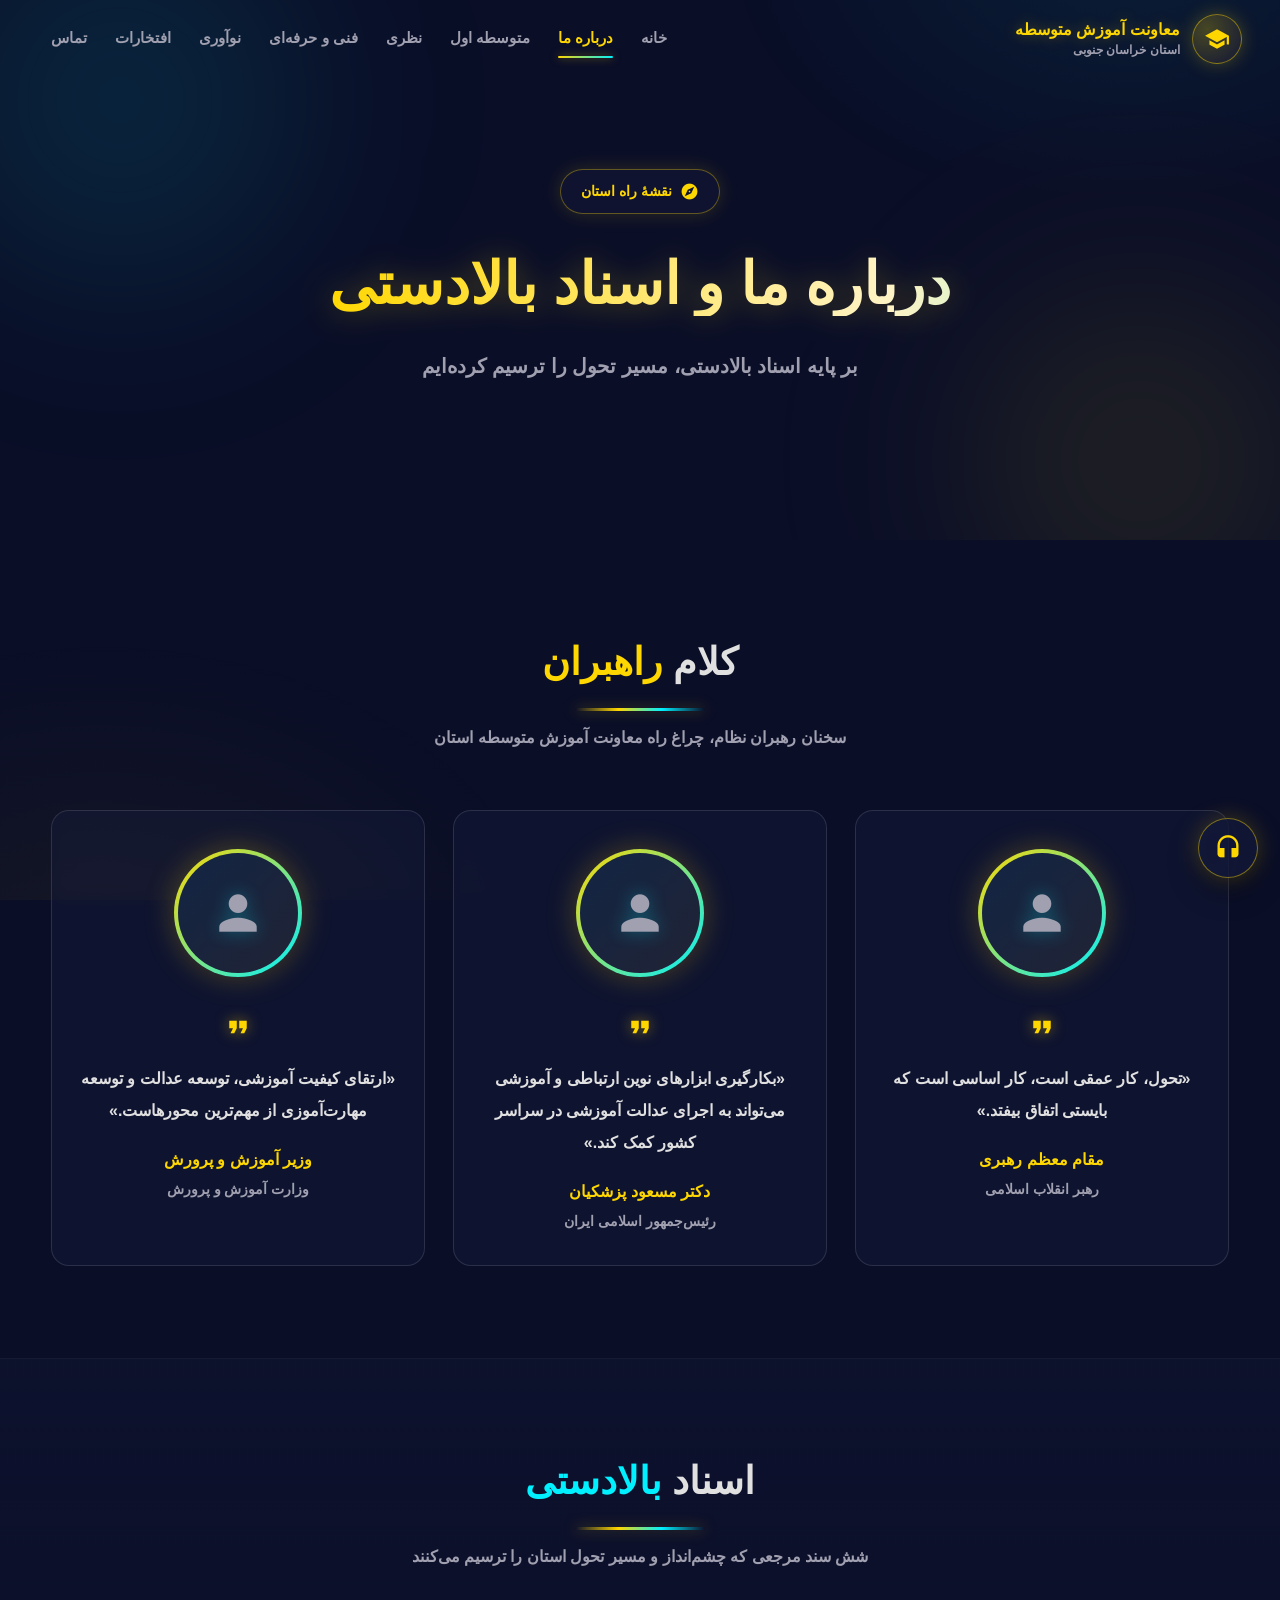
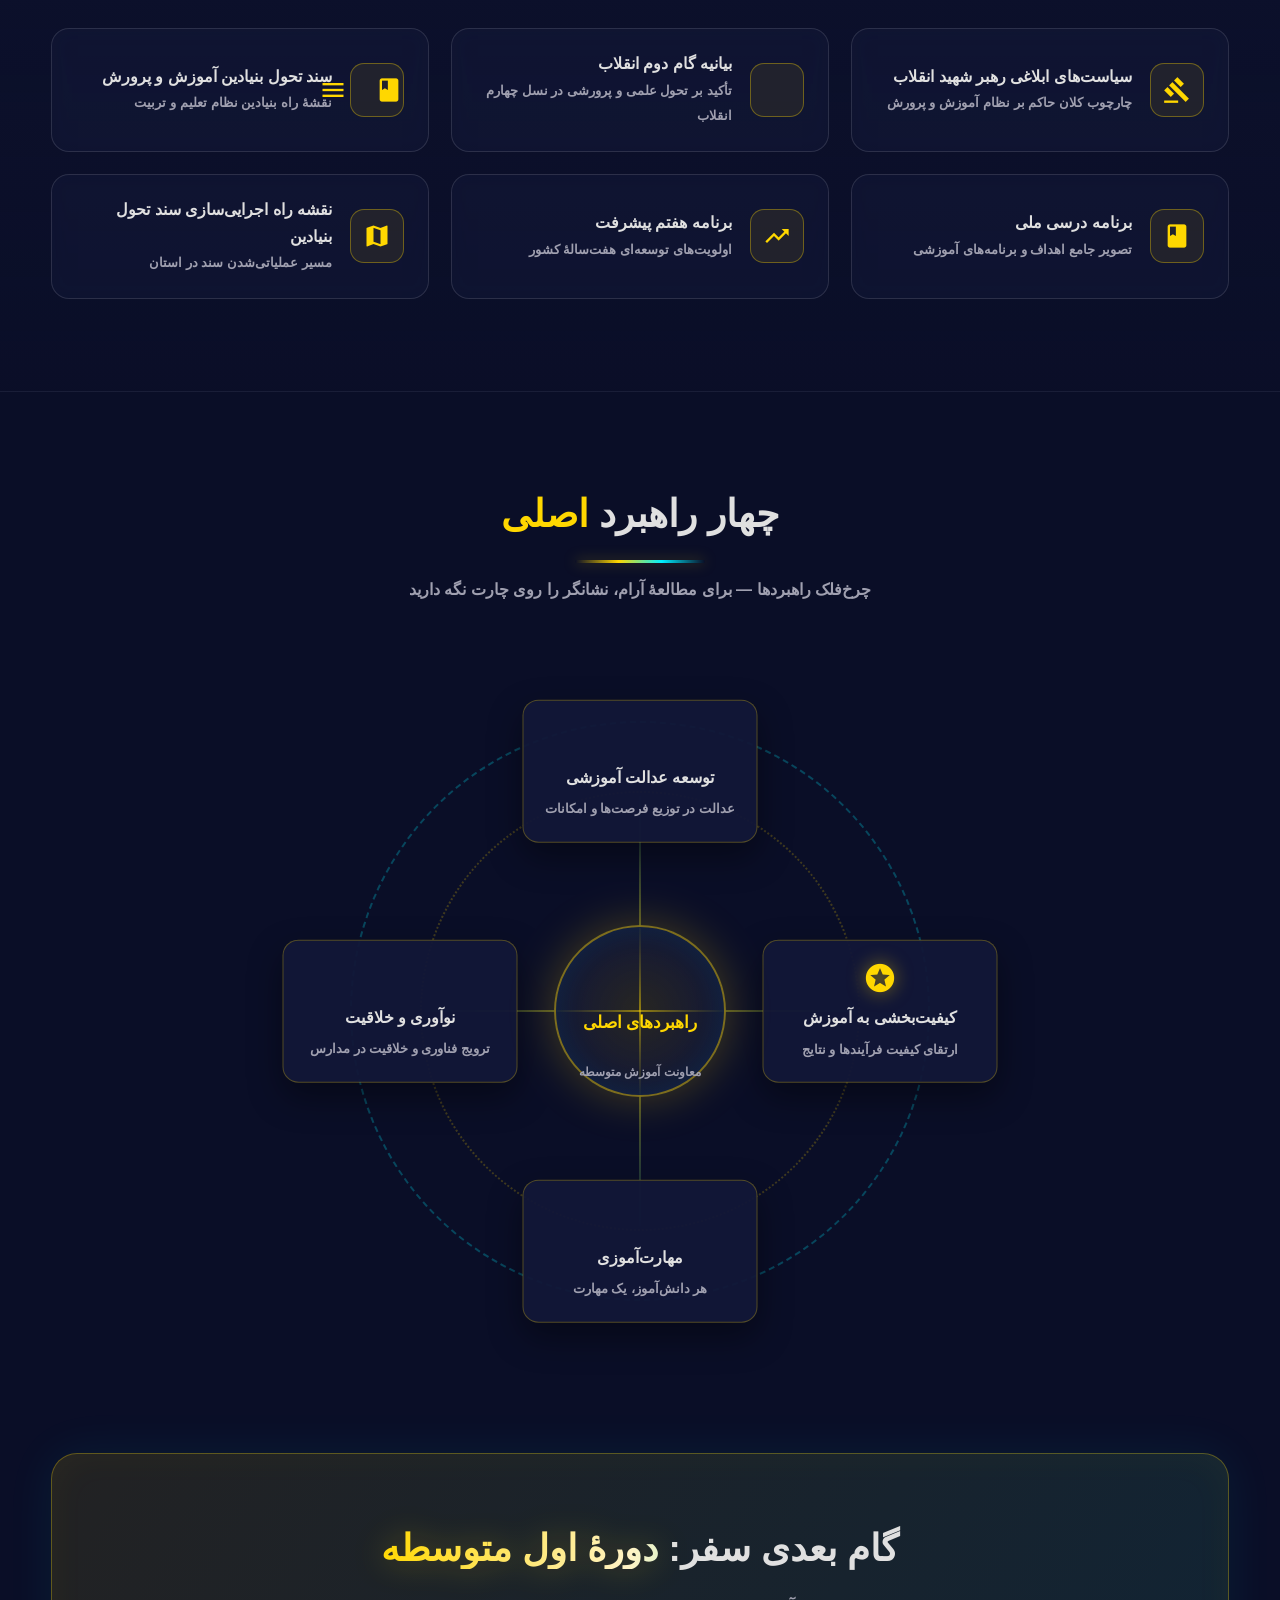
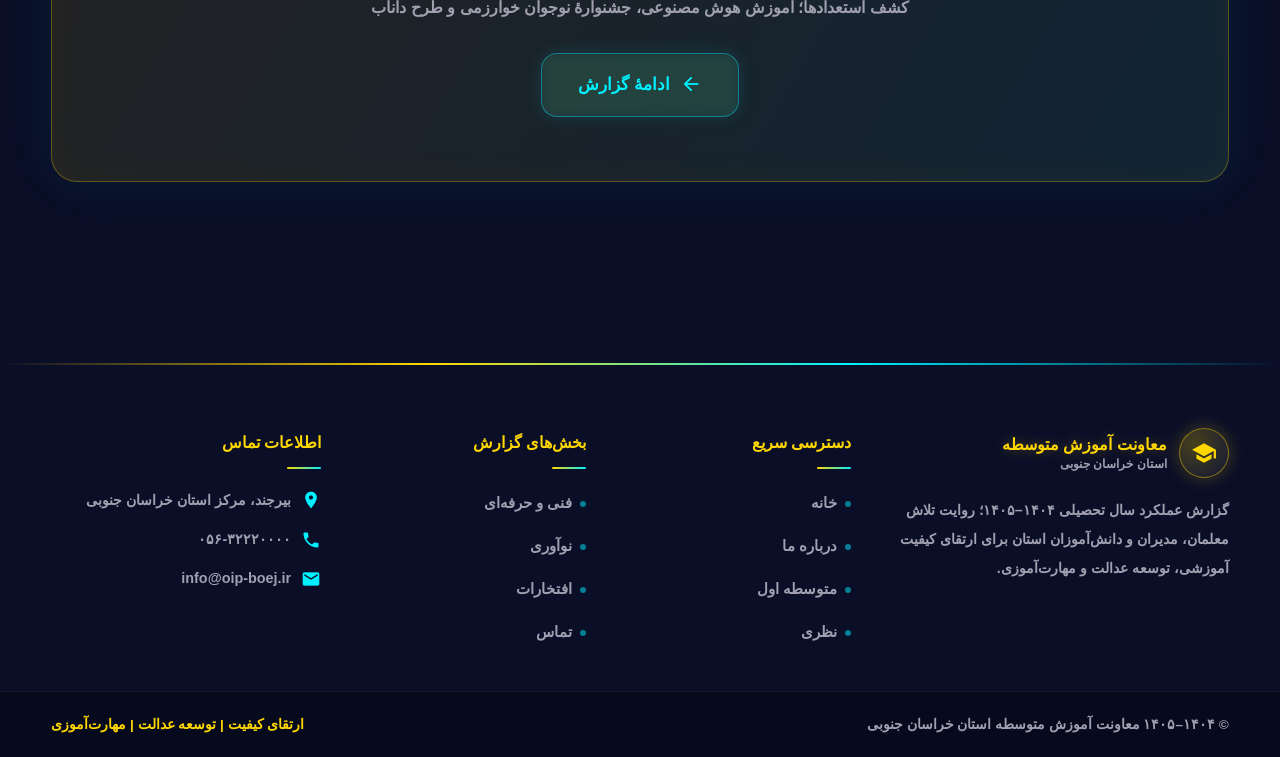
==== about.html @ 4aff6e50 "Add files via upload" ====
<!DOCTYPE html>
<html dir="rtl" lang="fa">
<head>
  <meta charset="UTF-8">
  <meta name="viewport" content="width=device-width, initial-scale=1.0">
  <meta name="description" content="درباره معاونت آموزش متوسطه استان خراسان جنوبی؛ سخنان رهبران و اسناد بالادستی تحول آموزش و پرورش.">
  <title>درباره ما | معاونت آموزش متوسطه خراسان جنوبی</title>
  <link rel="icon" href="data:image/svg+xml,%3Csvg xmlns='http://www.w3.org/2000/svg' viewBox='0 0 100 100'%3E%3Ccircle cx='50' cy='50' r='46' fill='%230a0e27' stroke='%23ffd700' stroke-width='5'/%3E%3Cpath d='M50 15 L61 39 L85 50 L61 61 L50 85 L39 61 L15 50 L39 39 Z' fill='%2300f0ff'/%3E%3C/svg%3E">
  <link href="https://fonts.googleapis.com/icon?family=Material+Icons" rel="stylesheet">
  <link rel="stylesheet" href="style.css">

  <!-- ═══════════ اصلاح موبایل چارت شعاعی ═══════════
       ریشهٔ مشکل: در style.css (بخش ۱۷)، .radial-orbit در موبایل مخفی شده بود؛
       در حالی که هر چهار کارت راهبرد داخل آن هستند. این بلوک نسخهٔ اصلاح‌شده است
       و چون بعد از style.css لود می‌شود، قانون معیوب را بازنویسی می‌کند. -->
  <style>
    @media(max-width:780px){
      .radial-chart{width:100%;height:auto;margin:20px auto 0;display:flex;flex-direction:column;}
      .radial-ring,.spoke-line{display:none;}
      .radial-orbit{display:block;position:static;animation:none;order:2;}
      .radial-spoke{position:static;transform:none;}
      .orbit-counter{display:block;position:static;width:auto;height:auto;animation:none;}
      .radial-item{display:block;position:static;transform:none;width:auto;max-width:380px;margin:14px auto;}
      .radial-center{position:static;transform:none;width:130px;height:130px;margin:0 auto 6px;order:1;}
    }
  </style>
</head>
<body data-page="about">

  <!-- هدر و فوتر به‌صورت خودکار توسط script.js تزریق می‌شوند -->
  <div id="header-placeholder"></div>

  <main>

    <!-- ═════════════════════ هیروی کوچک ═════════════════════ -->
    <section class="hero small">
      <div class="hero-glow"></div>
      <div class="particles"></div>

      <div class="hero-content">
        <span class="hero-badge epic-in"><span class="material-icons">explore</span> نقشهٔ راه استان</span>
        <h1 class="hero-title epic-in" style="animation-delay:.2s;">
          <span class="text-grad">درباره ما و اسناد بالادستی</span>
        </h1>
        <p class="hero-sub epic-in" style="animation-delay:.45s;">بر پایه اسناد بالادستی، مسیر تحول را ترسیم کرده‌ایم</p>
      </div>
    </section>

    <!-- ═════════════════════ سخنان رهبران ═════════════════════ -->
    <section class="section">
      <div class="container">
        <div class="section-head reveal">
          <h2 class="section-title">کلام <span class="gold-word">راهبران</span></h2>
          <p class="section-sub">سخنان رهبران نظام، چراغ راه معاونت آموزش متوسطه استان</p>
        </div>

        <div class="leader-grid">
          <article class="leader-card glass-card tilt reveal">
            <div class="leader-avatar">
              <div class="img-inner">
                <img src="img/leader.jpg" alt="رهبر انقلاب اسلامی" loading="lazy">
              </div>
            </div>
            <p class="leader-quote">«تحول، کار عمقی است، کار اساسی است که بایستی اتفاق بیفتد.»</p>
            <div class="leader-name">مقام معظم رهبری</div>
            <div class="leader-role">رهبر انقلاب اسلامی</div>
          </article>

          <article class="leader-card glass-card tilt reveal" data-delay="150">
            <div class="leader-avatar">
              <div class="img-inner">
                <img src="img/president.jpg" alt="رئیس‌جمهور" loading="lazy">
              </div>
            </div>
            <p class="leader-quote">«بکارگیری ابزارهای نوین ارتباطی و آموزشی می‌تواند به اجرای عدالت آموزشی در سراسر کشور کمک کند.»</p>
            <div class="leader-name">دکتر مسعود پزشکیان</div>
            <div class="leader-role">رئیس‌جمهور اسلامی ایران</div>
          </article>

          <article class="leader-card glass-card tilt reveal" data-delay="300">
            <div class="leader-avatar">
              <div class="img-inner">
                <img src="img/minister.jpg" alt="وزیر آموزش و پرورش" loading="lazy">
              </div>
            </div>
            <p class="leader-quote">«ارتقای کیفیت آموزشی، توسعه عدالت و توسعه مهارت‌آموزی از مهم‌ترین محورهاست.»</p>
            <div class="leader-name">وزیر آموزش و پرورش</div>
            <div class="leader-role">وزارت آموزش و پرورش</div>
          </article>
        </div>
      </div>
    </section>

    <!-- ═════════════════════ اسناد بالادستی ═════════════════════ -->
    <section class="section alt">
      <div class="container">
        <div class="section-head reveal">
          <h2 class="section-title">اسناد <span class="cyan-word">بالادستی</span></h2>
          <p class="section-sub">شش سند مرجعی که چشم‌انداز و مسیر تحول استان را ترسیم می‌کنند</p>
        </div>

        <div class="doc-grid">
          <div class="doc-card glass-card tilt reveal">
            <div class="doc-icon"><span class="material-icons">gavel</span></div>
            <div>
              <h3>سیاست‌های ابلاغی رهبر شهید انقلاب</h3>
              <p>چارچوب کلان حاکم بر نظام آموزش و پرورش</p>
            </div>
          </div>
          <div class="doc-card glass-card tilt reveal" data-delay="100">
            <div class="doc-icon"><span class="material-icons">article</span></div>
            <div>
              <h3>بیانیه گام دوم انقلاب</h3>
              <p>تأکید بر تحول علمی و پرورشی در نسل چهارم انقلاب</p>
            </div>
          </div>
          <div class="doc-card glass-card tilt reveal" data-delay="200">
            <div class="doc-icon"><span class="material-icons">menu_book</span></div>
            <div>
              <h3>سند تحول بنیادین آموزش و پرورش</h3>
              <p>نقشهٔ راه بنیادین نظام تعلیم و تربیت</p>
            </div>
          </div>
          <div class="doc-card glass-card tilt reveal" data-delay="300">
            <div class="doc-icon"><span class="material-icons">book</span></div>
            <div>
              <h3>برنامه درسی ملی</h3>
              <p>تصویر جامع اهداف و برنامه‌های آموزشی</p>
            </div>
          </div>
          <div class="doc-card glass-card tilt reveal" data-delay="400">
            <div class="doc-icon"><span class="material-icons">trending_up</span></div>
            <div>
              <h3>برنامه هفتم پیشرفت</h3>
              <p>اولویت‌های توسعه‌ای هفت‌سالهٔ کشور</p>
            </div>
          </div>
          <div class="doc-card glass-card tilt reveal" data-delay="500">
            <div class="doc-icon"><span class="material-icons">map</span></div>
            <div>
              <h3>نقشه راه اجرایی‌سازی سند تحول بنیادین</h3>
              <p>مسیر عملیاتی‌شدن سند در استان</p>
            </div>
          </div>
        </div>
      </div>
    </section>

    <!-- ═════════════════════ چرخ‌فلک شعاعی راهبردها ═════════════════════ -->
    <section class="section">
      <div class="container">
        <div class="section-head reveal">
          <h2 class="section-title">چهار راهبرد <span class="gold-word">اصلی</span></h2>
          <p class="section-sub">چرخ‌فلک راهبردها — برای مطالعهٔ آرام، نشانگر را روی چارت نگه دارید</p>
        </div>

        <div class="radial-chart reveal-zoom">
          <!-- حلقه‌های نئونی چرخان -->
          <div class="radial-ring r1"></div>
          <div class="radial-ring r2"></div>

          <!-- مدار چرخان (۴ کارت با چرخش‌معکوس تودرتو، متن همیشه صاف می‌ماند) -->
          <div class="radial-orbit">
            <div class="radial-spoke" style="--a:-90deg;">
              <span class="spoke-line"></span>
              <div class="orbit-counter">
                <div class="radial-item">
                  <span class="material-icons">balance</span>
                  <h4>توسعه عدالت آموزشی</h4>
                  <p>عدالت در توزیع فرصت‌ها و امکانات</p>
                </div>
              </div>
            </div>

            <div class="radial-spoke" style="--a:0deg;">
              <span class="spoke-line"></span>
              <div class="orbit-counter">
                <div class="radial-item">
                  <span class="material-icons">stars</span>
                  <h4>کیفیت‌بخشی به آموزش</h4>
                  <p>ارتقای کیفیت فرآیندها و نتایج</p>
                </div>
              </div>
            </div>

            <div class="radial-spoke" style="--a:90deg;">
              <span class="spoke-line"></span>
              <div class="orbit-counter">
                <div class="radial-item">
                  <span class="material-icons">handyman</span>
                  <h4>مهارت‌آموزی</h4>
                  <p>هر دانش‌آموز، یک مهارت</p>
                </div>
              </div>
            </div>

            <div class="radial-spoke" style="--a:180deg;">
              <span class="spoke-line"></span>
              <div class="orbit-counter">
                <div class="radial-item">
                  <span class="material-icons">lightbulb</span>
                  <h4>نوآوری و خلاقیت</h4>
                  <p>ترویج فناوری و خلاقیت در مدارس</p>
                </div>
              </div>
            </div>
          </div>

          <!-- هستهٔ مرکزی چارت -->
          <div class="radial-center">
            <span class="material-icons">hub</span>
            <strong>راهبردهای اصلی</strong>
            <span>معاونت آموزش متوسطه</span>
          </div>
        </div>
      </div>
    </section>

    <!-- ═════════════════════ گام بعدی سفر (بخش جدید) ═════════════════════ -->
    <section class="section" style="padding-top:0;">
      <div class="container">
        <div class="cta-box reveal">
          <h2>گام بعدی سفر: <span class="text-grad">دورهٔ اول متوسطه</span></h2>
          <p>کشف استعدادها؛ آموزش هوش مصنوعی، جشنوارهٔ نوجوان خوارزمی و طرح داناب</p>
          <a href="middle-school.html" class="btn btn-ghost"><span class="material-icons">arrow_back</span> ادامهٔ گزارش</a>
        </div>
      </div>
    </section>

  </main>

  <div id="footer-placeholder"></div>

  <script src="script.js"></script>
</body>
</html>
---- style.css ----
/* ═══════════════════════════════════════════════════════════════
   گزارش عملکرد معاونت آموزش متوسطه استان خراسان جنوبی
   فایل استایل مشترک همه صفحات | تم حماسی
   ═══════════════════════════════════════════════════════════════ */

/* ─────────────── ۱) فونت وزیرمتن (سه وزن) ─────────────── */
@font-face{
  font-family:'Vazirmatn';
  src:url('fonts/SD-Golpayegani-Bold.woff2') format('woff2');
  font-weight:400;
  font-style:normal;
  font-display:swap;
}
@font-face{
  font-family:'Vazirmatn';
  src:url('fonts/Doran-Bold.woff2') format('woff2');
  font-weight:700;
  font-style:normal;
  font-display:swap;
}
@font-face{
  font-family:'Vazirmatn';
  src:url('fonts/Doran-ExtraBold.woff2') format('woff2');
  font-weight:900;
  font-style:normal;
  font-display:swap;
}

/* ─────────────── ۲) متغیرهای سراسری ─────────────── */
:root{
  --bg:#0a0e27;
  --bg-card:#131838;
  --gold:#ffd700;
  --gold-2:#ffb300;
  --cyan:#00f0ff;
  --text:#e0e0e0;
  --text-2:#a0a0b0;
  --glass:rgba(19,24,56,.55);
  --glass-border:rgba(255,255,255,.12);
  --radius:18px;
  --radius-lg:26px;
  --nav-h:78px;
  --shadow-lg:0 18px 50px rgba(0,0,0,.45);
  --font:'Vazirmatn',Tahoma,'Segoe UI',sans-serif;
  --grad-line:linear-gradient(90deg,var(--gold),var(--cyan));
  --grad-fill:linear-gradient(120deg,rgba(255,215,0,.10),rgba(0,240,255,.10),rgba(255,215,0,.10));
}

/* ─────────────── ۳) ریست و پایه ─────────────── */
*,*::before,*::after{margin:0;padding:0;box-sizing:border-box;}
html{scroll-behavior:smooth;color-scheme:dark;scroll-padding-top:calc(var(--nav-h) + 12px);}
body{
  font-family:var(--font);
  background:var(--bg);
  color:var(--text);
  direction:rtl;
  line-height:1.9;
  overflow-x:hidden;
  -webkit-font-smoothing:antialiased;
  animation:pageIn .9s ease both;
}
main{display:block;}
img{max-width:100%;display:block;}
a{text-decoration:none;color:inherit;}
ul,ol{list-style:none;}
button{font-family:inherit;border:none;background:none;color:inherit;cursor:pointer;}
::selection{background:rgba(255,215,0,.3);color:#fff;}
::-webkit-scrollbar{width:10px;}
::-webkit-scrollbar-track{background:#080b20;}
::-webkit-scrollbar-thumb{background:linear-gradient(180deg,var(--gold),var(--cyan));border-radius:99px;}
.material-icons{line-height:1;vertical-align:middle;}

/* هاله‌های محیطی ثابتِ پس‌زمینه */
body::before{
  content:'';
  position:fixed;inset:0;z-index:-1;pointer-events:none;
  background:
    radial-gradient(620px 420px at 88% -6%,rgba(0,240,255,.07),transparent 65%),
    radial-gradient(720px 520px at 8% 108%,rgba(255,215,0,.05),transparent 65%);
}

/* ─────────────── ۴) چیدمان و بخش‌ها ─────────────── */
.container{width:min(1200px,92%);margin:0 auto;}
.section{padding:92px 0;position:relative;}
.section.alt{
  background:linear-gradient(180deg,rgba(19,24,56,.35),rgba(19,24,56,.08));
  border-top:1px solid rgba(255,255,255,.05);
  border-bottom:1px solid rgba(255,255,255,.05);
}
.section-head{text-align:center;max-width:760px;margin:0 auto 56px;}
.section-title{font-size:clamp(1.55rem,3.4vw,2.35rem);font-weight:900;line-height:1.6;}
.section-title::after{
  content:'';display:block;width:130px;height:3px;margin:16px auto 0;border-radius:99px;
  background:linear-gradient(90deg,transparent,var(--gold),var(--cyan),transparent);
  box-shadow:0 0 14px rgba(255,215,0,.35);
}
.section-sub{color:var(--text-2);margin-top:12px;font-weight:700;}
.gold-word{color:var(--gold);}
.cyan-word{color:var(--cyan);}

/* ─────────────── ۵) کارت شیشه‌ای + کلاس‌های کمکی ─────────────── */
.glass-card{
  position:relative;
  background:var(--glass);
  -webkit-backdrop-filter:blur(10px);
  backdrop-filter:blur(10px);
  border:1px solid var(--glass-border);
  border-radius:var(--radius);
  padding:30px;
  transition:transform .5s cubic-bezier(.22,.61,.36,1),box-shadow .5s,border-color .5s;
}
.glass-card:hover{
  border-color:rgba(255,215,0,.4);
  box-shadow:var(--shadow-lg),0 0 34px rgba(255,215,0,.1);
}

/* قاب نئونی با گرادیانت متحرک (خودکفا — بدون glass-card) */
.neon-border{
  position:relative;
  border:1.5px solid transparent;
  border-radius:var(--radius);
  padding:28px;
  background:
    linear-gradient(rgba(19,24,56,.92),rgba(19,24,56,.92)) padding-box,
    linear-gradient(120deg,var(--gold),var(--cyan),var(--gold)) border-box;
  background-size:100% 100%,300% 300%;
  animation:gradientShift 7s linear infinite;
  box-shadow:0 0 26px rgba(0,240,255,.08);
}

/* گرادیانت متحرک عمومی */
.gradient-bg{
  background:var(--grad-fill);
  background-size:300% 300%;
  animation:gradientShift 9s ease infinite;
}

/* متن درخشان طلایی/فیروزه‌ای */
.glow-text{
  color:var(--gold);
  text-shadow:0 0 14px rgba(255,215,0,.45),0 0 42px rgba(0,240,255,.22);
  animation:glow 3.4s ease-in-out infinite;
}

/* متن گرادیانی طلایی→فیروزه‌ای */
.text-grad{
  background:linear-gradient(100deg,var(--gold),#fff3c4 45%,var(--cyan));
  background-size:200% auto;
  -webkit-background-clip:text;
  background-clip:text;
  color:transparent;
  filter:drop-shadow(0 0 16px rgba(255,215,0,.3));
}

/* ─────────────── ۶) دکمه‌ها ─────────────── */
.btn{
  position:relative;display:inline-flex;align-items:center;justify-content:center;gap:10px;
  padding:15px 36px;border-radius:16px;font-size:1.05rem;font-weight:900;
  transition:transform .35s,box-shadow .35s,filter .35s,background .35s;
}
.btn .material-icons{font-size:1.35rem;}
.btn-gold{
  background:linear-gradient(135deg,#ffd700,#ffb300);
  color:#231a00;
  box-shadow:0 10px 30px rgba(255,179,0,.35);
  animation:pulse 2.8s infinite;
}
.btn-gold:hover{transform:translateY(-4px) scale(1.02);filter:brightness(1.07);}
.btn-ghost{
  background:rgba(0,240,255,.07);
  border:1px solid rgba(0,240,255,.4);
  color:var(--cyan);
  box-shadow:0 0 18px rgba(0,240,255,.12);
  -webkit-backdrop-filter:blur(6px);
  backdrop-filter:blur(6px);
}
.btn-ghost:hover{transform:translateY(-4px);box-shadow:0 0 28px rgba(0,240,255,.3);background:rgba(0,240,255,.14);}

/* ─────────────── ۷) نوبار ─────────────── */
.navbar{
  position:fixed;top:0;right:0;left:0;z-index:1000;height:var(--nav-h);
  display:flex;align-items:center;
  border-bottom:1px solid transparent;
  transition:background .4s,box-shadow .4s,border-color .4s;
}
.navbar.scrolled{
  background:rgba(10,14,39,.82);
  -webkit-backdrop-filter:blur(14px);
  backdrop-filter:blur(14px);
  border-bottom-color:var(--glass-border);
  box-shadow:0 10px 34px rgba(0,0,0,.4);
}
.nav-inner{width:min(1280px,94%);margin:0 auto;display:flex;align-items:center;justify-content:space-between;gap:20px;}
.brand{display:flex;align-items:center;gap:12px;}
.brand-logo{
  width:50px;height:50px;border-radius:50%;display:grid;place-items:center;flex-shrink:0;
  color:var(--gold);
  background:radial-gradient(circle at 30% 30%,rgba(255,215,0,.25),rgba(19,24,56,.9));
  border:1px solid rgba(255,215,0,.45);
  box-shadow:0 0 18px rgba(255,215,0,.25);
}
.brand-logo .material-icons{font-size:26px;}
.brand-text{display:flex;flex-direction:column;line-height:1.45;}
.brand-text strong{font-weight:900;font-size:1.02rem;color:var(--gold);text-shadow:0 0 14px rgba(255,215,0,.35);}
.brand-text small{color:var(--text-2);font-size:.75rem;font-weight:700;}

.nav-links{display:flex;align-items:center;gap:2px;}
.nav-link{
  position:relative;padding:10px 13px;font-size:.93rem;font-weight:700;color:var(--text-2);
  border-radius:10px;transition:color .3s,text-shadow .3s;
}
.nav-link::after{
  content:'';position:absolute;bottom:5px;right:13px;left:13px;height:2px;border-radius:99px;
  background:linear-gradient(90deg,var(--gold),var(--cyan));
  box-shadow:0 0 8px rgba(255,215,0,.5);
  transform:scaleX(0);transform-origin:right;
  transition:transform .35s cubic-bezier(.22,.61,.36,1);
}
.nav-link:hover,.nav-link.active{color:var(--gold);}
.nav-link:hover::after,.nav-link.active::after{transform:scaleX(1);}

.nav-toggle{
  display:none;width:46px;height:46px;border-radius:12px;color:var(--gold);
  border:1px solid rgba(255,215,0,.35);background:rgba(19,24,56,.6);
}
.nav-toggle .material-icons{font-size:26px;}

@media(max-width:1160px){
  .nav-toggle{display:grid;place-items:center;}
  .nav-links{
    position:fixed;top:var(--nav-h);right:0;left:0;z-index:999;
    flex-direction:column;align-items:stretch;gap:4px;
    background:rgba(9,12,34,.97);
    -webkit-backdrop-filter:blur(18px);
    backdrop-filter:blur(18px);
    border-bottom:1px solid var(--glass-border);
    box-shadow:0 30px 60px rgba(0,0,0,.5);
    max-height:0;opacity:0;padding:0 22px;overflow:hidden;
    transition:max-height .55s cubic-bezier(.22,.61,.36,1),opacity .4s,padding .55s;
  }
  .nav-links.open{max-height:560px;opacity:1;padding:18px 22px 26px;}
  .nav-link{padding:13px 16px;font-size:1rem;}
  .nav-link::after{bottom:8px;right:16px;left:16px;}
}
@media(max-width:430px){
  .brand-text strong{font-size:.88rem;}
  .brand-text small{font-size:.68rem;}
  .brand-logo{width:42px;height:42px;}
}

/* ─────────────── ۸) هیروی عمومی ─────────────── */
.hero{
  position:relative;min-height:100vh;
  display:flex;align-items:center;justify-content:center;text-align:center;
  overflow:hidden;
  padding:calc(var(--nav-h) + 30px) 0 70px;
}
.hero.small{min-height:60vh;padding-bottom:56px;}
.hero-bg{position:absolute;inset:-45px;z-index:0;background-size:cover;background-position:center;will-change:transform;}
.hero-overlay{
  position:absolute;inset:0;z-index:1;
  background:linear-gradient(180deg,rgba(10,14,39,.72),rgba(10,14,39,.82) 55%,var(--bg) 100%);
}
.hero.circuit .hero-overlay{
  background:linear-gradient(180deg,rgba(10,14,39,.35),rgba(10,14,39,.88) 90%,var(--bg) 100%);
}
/* هاله‌های رنگی زندهٔ هیرو */
.hero-glow{position:absolute;inset:0;z-index:1;overflow:hidden;pointer-events:none;}
.hero-glow::before,.hero-glow::after{content:'';position:absolute;width:520px;height:520px;border-radius:50%;filter:blur(90px);}
.hero-glow::before{top:-160px;left:-140px;background:radial-gradient(circle,rgba(0,240,255,.16),transparent 70%);animation:glowPulse 9s ease-in-out infinite;}
.hero-glow::after{bottom:-180px;right:-120px;background:radial-gradient(circle,rgba(255,215,0,.13),transparent 70%);animation:glowPulse 11s ease-in-out 2s infinite;}

.hero-content{position:relative;z-index:3;width:min(880px,92%);}
.hero-badge{
  display:inline-flex;align-items:center;gap:8px;padding:8px 20px;border-radius:999px;
  background:rgba(19,24,56,.6);border:1px solid rgba(255,215,0,.35);color:var(--gold);
  font-weight:700;font-size:.9rem;
  -webkit-backdrop-filter:blur(8px);backdrop-filter:blur(8px);
  box-shadow:0 0 20px rgba(255,215,0,.15);margin-bottom:26px;
}
.hero-badge .material-icons{font-size:19px;}
.hero-title{font-size:clamp(1.9rem,4.6vw,3.6rem);font-weight:900;line-height:1.55;margin-bottom:18px;}
.hero-sub{color:var(--text-2);font-size:clamp(1rem,2vw,1.25rem);max-width:660px;margin:0 auto 38px;font-weight:700;}
.hero-actions{display:flex;gap:18px;justify-content:center;flex-wrap:wrap;}

/* نشانگر اسکرول */
.scroll-hint{
  position:absolute;bottom:24px;left:50%;transform:translateX(-50%);z-index:3;
  color:var(--text-2);display:flex;flex-direction:column;align-items:center;gap:0;font-size:.78rem;font-weight:700;
}
.scroll-hint .material-icons{color:var(--gold);font-size:28px;animation:nudge 2s ease-in-out infinite;text-shadow:0 0 12px rgba(255,215,0,.5);}

/* لایه‌های پارالاکس + آیکون‌های شناور */
.parallax-layer{position:absolute;z-index:2;will-change:transform;}
.float-icon{
  width:76px;height:76px;border-radius:50%;display:grid;place-items:center;
  background:rgba(19,24,56,.6);
  -webkit-backdrop-filter:blur(10px);backdrop-filter:blur(10px);
  border:1px solid rgba(0,240,255,.35);color:var(--cyan);
  box-shadow:0 0 26px rgba(0,240,255,.22);
  animation:float var(--fd,6s) ease-in-out infinite;
}
.float-icon .material-icons{font-size:34px;}
.float-icon.gold{border-color:rgba(255,215,0,.4);color:var(--gold);box-shadow:0 0 26px rgba(255,215,0,.22);}
@media(max-width:760px){.parallax-layer{display:none;}}

/* ─────────────── ۹) افکت تایپ ─────────────── */
.typing-text{display:inline;}
.typed-output{color:#f4f6ff;text-shadow:0 0 24px rgba(0,240,255,.3);}
.hero-title .t2 .typed-output{
  background:linear-gradient(100deg,var(--gold),#fff3c4 40%,var(--cyan) 85%);
  -webkit-background-clip:text;background-clip:text;color:transparent;
  text-shadow:none;filter:drop-shadow(0 0 18px rgba(255,215,0,.35));
}
.type-cursor{
  display:inline-block;width:3px;height:1.1em;margin-inline-start:3px;vertical-align:-.12em;
  background:var(--cyan);box-shadow:0 0 10px var(--cyan);
  animation:typing 1s steps(1) infinite;
}
.t2 .type-cursor{background:var(--gold);box-shadow:0 0 10px var(--gold);}
.type-cursor.done{animation:none;opacity:0;transition:opacity .8s;}

/* ─────────────── ۱۰) ذرات شناور ─────────────── */
.particles,.gold-particles{position:absolute;inset:0;z-index:2;overflow:hidden;pointer-events:none;}
.particle{
  position:absolute;bottom:-12px;border-radius:50%;
  width:var(--s,4px);height:var(--s,4px);
  background:var(--c,#00f0ff);box-shadow:0 0 12px var(--c,#00f0ff);
  opacity:0;
  animation:particleFloat var(--dur,12s) linear infinite;
  animation-delay:var(--delay,0s);
}
.particle.star{
  border-radius:0;box-shadow:none;
  clip-path:polygon(50% 0%,61% 39%,100% 50%,61% 61%,50% 100%,39% 61%,0% 50%,39% 39%);
}

/* ─────────────── ۱۱) کارت‌های آمار ─────────────── */
.stats-grid{display:grid;grid-template-columns:repeat(auto-fit,minmax(230px,1fr));gap:26px;}
.stat-card{text-align:center;padding:38px 22px;}
.stat-card::before{
  content:'';position:absolute;top:0;right:50%;transform:translateX(50%);
  width:56px;height:3px;border-radius:99px;
  background:var(--grad-line);box-shadow:0 0 12px rgba(255,215,0,.5);
}
.stat-card .material-icons{font-size:46px;color:var(--cyan);text-shadow:0 0 22px rgba(0,240,255,.5);margin-bottom:14px;}
.stat-value{font-size:clamp(2rem,4vw,2.9rem);font-weight:900;color:var(--gold);text-shadow:0 0 26px rgba(255,215,0,.4);line-height:1.35;}
.stat-label{color:var(--text-2);font-weight:700;margin-top:6px;}

/* ─────────────── ۱۲) کارت‌های راهبرد (صفحه اصلی) ─────────────── */
.strategy-grid{display:grid;grid-template-columns:repeat(auto-fit,minmax(250px,1fr));gap:26px;}
.strategy-card{display:block;padding:34px 26px;}
.strategy-card .material-icons{
  font-size:44px;color:var(--gold);text-shadow:0 0 20px rgba(255,215,0,.45);
  margin-bottom:16px;transition:transform .4s;
}
.strategy-card h3{font-weight:900;font-size:1.15rem;margin-bottom:10px;}
.strategy-card p{color:var(--text-2);font-size:.92rem;margin-bottom:18px;}
.strategy-more{display:inline-flex;align-items:center;gap:6px;color:var(--cyan);font-weight:700;font-size:.9rem;transition:gap .3s;}
.strategy-card:hover .material-icons{transform:scale(1.12) rotate(-6deg);}
.strategy-card:hover .strategy-more{gap:10px;}

/* ─────────────── ۱۳) آیتم‌های دستاورد (بخش‌های دوره‌ای) ─────────────── */
.feat-grid{display:grid;grid-template-columns:repeat(auto-fit,minmax(320px,1fr));gap:22px;}
.feat-item{display:flex;gap:18px;align-items:flex-start;padding:24px;}
.feat-icon{
  flex-shrink:0;width:56px;height:56px;border-radius:16px;display:grid;place-items:center;
  background:rgba(0,240,255,.09);border:1px solid rgba(0,240,255,.35);color:var(--cyan);
  box-shadow:0 0 16px rgba(0,240,255,.15);
}
.feat-icon .material-icons{font-size:30px;}
.feat-item.gold .feat-icon{background:rgba(255,215,0,.09);border-color:rgba(255,215,0,.4);color:var(--gold);box-shadow:0 0 16px rgba(255,215,0,.18);}
.feat-item h3{font-size:1.02rem;font-weight:900;margin-bottom:6px;}
.feat-item p{color:var(--text-2);font-size:.88rem;}

/* ─────────────── ۱۴) گالری تصاویر ─────────────── */
.gallery-grid{display:grid;grid-template-columns:repeat(auto-fit,minmax(250px,1fr));gap:20px;}
.gallery-item{
  position:relative;border-radius:var(--radius);overflow:hidden;
  border:1px solid var(--glass-border);aspect-ratio:4/3;background:var(--bg-card);
}
.gallery-item img{width:100%;height:100%;object-fit:cover;transition:transform .7s cubic-bezier(.22,.61,.36,1);}
.gallery-item:hover img{transform:scale(1.09);}
.gallery-caption{
  position:absolute;inset-inline:0;bottom:0;padding:36px 16px 12px;
  background:linear-gradient(0deg,rgba(10,14,39,.92),transparent);
  font-size:.88rem;font-weight:700;color:var(--text);
}

/* ─────────────── ۱۵) کارت‌های رهبران (درباره ما) ─────────────── */
.leader-grid{display:grid;grid-template-columns:repeat(auto-fit,minmax(280px,1fr));gap:28px;}
.leader-card{text-align:center;padding:38px 26px 30px;}
.leader-avatar{
  width:128px;height:128px;margin:0 auto 20px;border-radius:50%;padding:4px;
  background:linear-gradient(135deg,var(--gold),var(--cyan));
  box-shadow:0 0 30px rgba(255,215,0,.25);
}
.leader-avatar .img-inner{width:100%;height:100%;border-radius:50%;overflow:hidden;background:var(--bg-card);position:relative;}
.leader-avatar img{width:100%;height:100%;object-fit:cover;border-radius:50%;}
.leader-quote{position:relative;font-weight:700;line-height:2;margin-bottom:18px;}
.leader-quote::before{
  content:'format_quote';font-family:'Material Icons';font-weight:normal;font-feature-settings:'liga';
  display:block;color:var(--gold);font-size:30px;text-shadow:0 0 14px rgba(255,215,0,.5);margin-bottom:6px;
}
.leader-name{color:var(--gold);font-weight:900;}
.leader-role{color:var(--text-2);font-size:.85rem;margin-top:2px;font-weight:700;}

/* ─────────────── ۱۶) کارت‌های اسناد بالادستی ─────────────── */
.doc-grid{display:grid;grid-template-columns:repeat(auto-fit,minmax(300px,1fr));gap:22px;}
.doc-card{display:flex;align-items:center;gap:18px;padding:22px 24px;}
.doc-icon{
  flex-shrink:0;width:54px;height:54px;border-radius:14px;display:grid;place-items:center;
  background:rgba(255,215,0,.08);border:1px solid rgba(255,215,0,.35);color:var(--gold);
}
.doc-icon .material-icons{font-size:28px;}
.doc-card h3{font-weight:900;font-size:.98rem;line-height:1.7;}
.doc-card p{color:var(--text-2);font-size:.84rem;font-weight:700;}

/* ─────────────── ۱۷) چرخ‌فلک شعاعی راهبردها ─────────────── */
.radial-chart{position:relative;width:700px;height:700px;margin:44px auto 0;}
.radial-ring{position:absolute;border-radius:50%;border:2px dashed rgba(0,240,255,.25);}
.radial-ring.r1{inset:60px;animation:spin 40s linear infinite;}
.radial-ring.r2{inset:130px;border-style:dotted;border-color:rgba(255,215,0,.22);animation:spin 28s linear infinite reverse;}
.radial-orbit{position:absolute;inset:0;animation:spin 64s linear infinite;}
.radial-chart:hover .radial-orbit,
.radial-chart:hover .orbit-counter{animation-play-state:paused;}
.radial-spoke{position:absolute;inset:0;transform:rotate(var(--a));}
.spoke-line{
  position:absolute;top:50%;left:50%;width:215px;height:2px;transform:translateY(-50%);
  background:linear-gradient(90deg,rgba(255,215,0,.5),rgba(0,240,255,.12));
}
.orbit-counter{
  position:absolute;top:50%;left:calc(50% + 240px);width:0;height:0;
  animation:spin 64s linear infinite reverse;
}
.radial-item{
  position:absolute;top:0;left:0;
  transform:translate(-50%,-50%) rotate(calc(var(--a) * -1));
  width:235px;text-align:center;
  background:rgba(19,24,56,.94);
  border:1px solid rgba(255,215,0,.28);border-radius:16px;
  padding:20px 14px;box-shadow:0 14px 34px rgba(0,0,0,.4);
}
.radial-item .material-icons{color:var(--gold);font-size:34px;text-shadow:0 0 18px rgba(255,215,0,.5);}
.radial-item h4{font-weight:900;margin:8px 0 4px;font-size:1rem;}
.radial-item p{font-size:.8rem;color:var(--text-2);font-weight:700;}
.radial-center{
  position:absolute;top:50%;left:50%;transform:translate(-50%,-50%);z-index:3;
  width:172px;height:172px;border-radius:50%;display:grid;place-items:center;text-align:center;
  background:radial-gradient(circle,rgba(255,215,0,.12),rgba(19,24,56,.92) 72%);
  border:2px solid rgba(255,215,0,.45);
  box-shadow:0 0 45px rgba(255,215,0,.25),inset 0 0 30px rgba(0,240,255,.08);
}
.radial-center .material-icons{font-size:42px;color:var(--gold);text-shadow:0 0 20px rgba(255,215,0,.6);margin-bottom:4px;}
.radial-center strong{display:block;font-weight:900;color:var(--gold);font-size:1.05rem;}
.radial-center span{font-size:.72rem;color:var(--text-2);font-weight:700;}
@media(max-width:780px){
  .radial-chart{width:100%;height:auto;}
  .radial-ring,.radial-orbit,.spoke-line{display:none;}
  .radial-spoke{position:static;transform:none;}
  .orbit-counter{position:static;width:auto;height:auto;animation:none;}
  .radial-item{position:static;transform:none;width:auto;max-width:380px;margin:14px auto;}
  .radial-center{position:static;transform:none;width:130px;height:130px;margin:0 auto;}
}

/* ─────────────── ۱۸) هیروی دیجیتال (نوآوری) ─────────────── */
.circuit-bg{
  position:absolute;inset:0;z-index:0;overflow:hidden;
  background:radial-gradient(900px 520px at 50% -10%,rgba(0,240,255,.10),transparent 70%);
}
.circuit-bg::before{
  content:'';position:absolute;inset:0;
  background-image:
    linear-gradient(rgba(0,240,255,.055) 1px,transparent 1px),
    linear-gradient(90deg,rgba(0,240,255,.055) 1px,transparent 1px);
  background-size:52px 52px;
  -webkit-mask-image:radial-gradient(ellipse 80% 70% at 50% 45%,#000 25%,transparent 78%);
  mask-image:radial-gradient(ellipse 80% 70% at 50% 45%,#000 25%,transparent 78%);
}
.circuit-line{position:absolute;background:rgba(0,240,255,.16);box-shadow:0 0 6px rgba(0,240,255,.12);}
.circuit-line.h{height:2px;}
.circuit-line.v{width:2px;}
.circuit-line::after{
  content:'';position:absolute;inset:0;
  background:linear-gradient(90deg,transparent,var(--cyan),transparent);
  background-repeat:no-repeat;opacity:.95;
  box-shadow:0 0 8px var(--cyan);
  animation:circuitH var(--t,4s) linear infinite;
  animation-delay:var(--td,0s);
}
.circuit-line.h::after{background-size:70px 100%;}
.circuit-line.v::after{background:linear-gradient(180deg,transparent,var(--cyan),transparent);background-size:100% 70px;animation-name:circuitV;}
.circuit-node{
  position:absolute;width:9px;height:9px;border-radius:50%;
  background:var(--cyan);box-shadow:0 0 14px var(--cyan);
  animation:glowPulse 2.4s ease-in-out infinite;
}

/* ─────────────── ۱۹) نمودار پله‌ای سفر یادگیری ─────────────── */
.steps-chart{display:flex;align-items:flex-end;gap:34px;margin-top:10px;}
.step{flex:1;position:relative;}
.step-num{
  width:54px;height:54px;border-radius:16px;display:grid;place-items:center;
  font-weight:900;font-size:1.35rem;color:var(--cyan);
  background:rgba(0,240,255,.08);border:1px solid rgba(0,240,255,.4);
  box-shadow:0 0 18px rgba(0,240,255,.18);margin-bottom:14px;
}
.step:last-child .step-num{color:var(--gold);border-color:rgba(255,215,0,.5);background:rgba(255,215,0,.08);box-shadow:0 0 22px rgba(255,215,0,.3);}
.step-card{
  padding:22px 18px;min-height:132px;font-weight:700;font-size:.95rem;line-height:1.9;
  margin-bottom:calc(var(--i,0) * 38px);
}
.step:not(:last-child)::after{
  content:'arrow_back';font-family:'Material Icons';font-weight:normal;font-feature-settings:'liga';
  position:absolute;left:-31px;top:42%;
  color:var(--gold);font-size:24px;text-shadow:0 0 10px rgba(255,215,0,.5);
  transform:rotate(45deg);
}
@media(max-width:760px){
  .steps-chart{flex-direction:column;align-items:stretch;gap:24px;}
  .step{display:flex;align-items:center;gap:16px;}
  .step-num{margin:0;flex-shrink:0;}
  .step-card{margin:0;min-height:0;flex:1;}
  .step:not(:last-child)::after{display:none;}
}

/* ─────────────── ۲۰) مؤلفه‌های تحول ─────────────── */
.comp-grid{display:grid;grid-template-columns:repeat(auto-fit,minmax(250px,1fr));gap:24px;}
.comp-card{text-align:center;padding:34px 22px;}
.comp-card .material-icons{font-size:42px;color:var(--cyan);text-shadow:0 0 20px rgba(0,240,255,.45);margin-bottom:14px;}
.comp-card h3{font-weight:900;margin-bottom:8px;}
.comp-card p{color:var(--text-2);font-size:.88rem;font-weight:700;}

/* ─────────────── ۲۱) کارت‌های «برای اولین بارها» ─────────────── */
.firsts-grid{display:grid;grid-template-columns:repeat(auto-fit,minmax(280px,1fr));gap:26px;}
.first-card{padding:30px 26px 26px;overflow:visible;}
.first-badge{
  position:absolute;top:-14px;right:20px;
  background:linear-gradient(135deg,#ffd700,#ff9d00);color:#231a00;
  font-size:.78rem;font-weight:900;padding:5px 14px;border-radius:99px;
  box-shadow:0 4px 15px rgba(255,215,0,.4);
}
.first-card .material-icons{font-size:40px;color:var(--gold);text-shadow:0 0 20px rgba(255,215,0,.5);margin-bottom:14px;}
.first-card h3{font-weight:900;font-size:1.08rem;margin-bottom:8px;line-height:1.8;}
.first-card p{color:var(--text-2);font-size:.9rem;font-weight:700;}

/* ─────────────── ۲۲) هیرو و مدال‌های افتخارات ─────────────── */
.hero.epic{
  min-height:88vh;
  background:
    radial-gradient(1000px 600px at 50% -10%,rgba(255,215,0,.12),transparent 65%),
    radial-gradient(800px 500px at 85% 110%,rgba(0,240,255,.08),transparent 60%),
    var(--bg);
}
.hero.epic .hero-title{font-size:clamp(2.1rem,5.6vw,4rem);animation:glow 3.2s ease-in-out infinite;}
.epic-in{opacity:0;animation:fadeInUp 1s cubic-bezier(.22,.61,.36,1) both;}

.medals-grid{display:grid;grid-template-columns:repeat(auto-fit,minmax(280px,1fr));gap:28px;margin-bottom:70px;}
.medal-card{text-align:center;padding:46px 26px 38px;}
.medal-ring{width:116px;height:116px;margin:0 auto 24px;border-radius:50%;display:grid;place-items:center;position:relative;}
.medal-ring .material-icons{font-size:52px;}
.medal-card.gold .medal-ring{
  color:var(--gold);border:3px solid var(--gold);
  box-shadow:0 0 40px rgba(255,215,0,.35),inset 0 0 25px rgba(255,215,0,.15);
}
.medal-card.gold .medal-ring::before{
  content:'';position:absolute;inset:-10px;border-radius:50%;z-index:-1;
  background:conic-gradient(from 0deg,transparent,rgba(255,215,0,.55),transparent 30%);
  filter:blur(4px);
  animation:spin 7s linear infinite;
}
.medal-card.silver .medal-ring{
  color:#dfe7ff;border:3px solid #c9d6f2;
  box-shadow:0 0 34px rgba(180,200,255,.25),inset 0 0 22px rgba(180,200,255,.12);
}
.medal-card.book .medal-ring{
  color:var(--cyan);border:3px solid var(--cyan);
  box-shadow:0 0 34px rgba(0,240,255,.3),inset 0 0 22px rgba(0,240,255,.12);
}
.medal-title{font-weight:900;font-size:1.25rem;margin-bottom:8px;color:var(--gold);}
.medal-card.silver .medal-title{color:#dfe7ff;}
.medal-card.book .medal-title{color:var(--cyan);}
.medal-desc{color:var(--text-2);font-size:.92rem;font-weight:700;}

/* جدول رشد رتبه‌ها */
.growth-table{display:flex;flex-direction:column;gap:14px;}
.growth-row{
  display:grid;align-items:center;gap:14px;
  grid-template-columns:1.55fr .55fr 44px .55fr 92px;
  padding:18px 26px;
}
.growth-name{font-weight:900;font-size:.98rem;}
.g-old{font-weight:900;font-size:1.5rem;color:var(--text-2);text-align:center;}
.g-arrow{text-align:center;color:var(--cyan);}
.g-arrow .material-icons{font-size:26px;text-shadow:0 0 12px rgba(0,240,255,.5);}
.g-new{font-weight:900;font-size:1.9rem;color:var(--gold);text-align:center;text-shadow:0 0 18px rgba(255,215,0,.4);}
.g-badge{
  text-align:center;background:rgba(0,240,255,.1);border:1px solid rgba(0,240,255,.35);color:var(--cyan);
  border-radius:999px;padding:6px 0;font-weight:900;font-size:.95rem;box-shadow:0 0 14px rgba(0,240,255,.12);
}
.growth-bar{grid-column:1 / -1;height:5px;border-radius:99px;background:rgba(255,255,255,.07);overflow:hidden;}
.growth-bar i{
  display:block;height:100%;width:0;border-radius:inherit;
  background:linear-gradient(90deg,var(--cyan),var(--gold));
  box-shadow:0 0 10px rgba(0,240,255,.4);
  transition:width 1.4s cubic-bezier(.22,.61,.36,1) .25s;
}
.growth-row.visible .growth-bar i{width:var(--w,60%);}
@media(max-width:640px){
  .growth-row{
    grid-template-columns:1fr auto auto auto;
    grid-template-areas:"name name name name" "old arrow new badge" "bar bar bar bar";
  }
  .growth-name{grid-area:name;}
  .g-old{grid-area:old;}
  .g-arrow{grid-area:arrow;}
  .g-new{grid-area:new;}
  .g-badge{grid-area:badge;padding:6px 12px;}
  .growth-bar{grid-area:bar;}
}

/* شاخص‌های کلیدی */
.indicators-grid{display:grid;grid-template-columns:repeat(auto-fit,minmax(300px,1fr));gap:26px;}
.indicator-card{text-align:center;padding:36px 26px;}
.indicator-card .material-icons{color:var(--gold);font-size:40px;margin-bottom:14px;text-shadow:0 0 18px rgba(255,215,0,.4);}
.ind-nums{display:flex;align-items:center;justify-content:center;gap:16px;margin-bottom:10px;}
.ind-nums .from{font-size:1.7rem;font-weight:900;color:var(--text-2);}
.ind-nums .material-icons{color:var(--cyan);font-size:26px;text-shadow:0 0 12px rgba(0,240,255,.5);margin:0;}
.ind-nums .to{font-size:2.4rem;font-weight:900;color:var(--gold);text-shadow:0 0 22px rgba(255,215,0,.45);}
.ind-delta{
  display:inline-block;background:rgba(255,215,0,.1);border:1px solid rgba(255,215,0,.4);color:var(--gold);
  border-radius:999px;padding:4px 16px;font-weight:900;font-size:.9rem;
}
.ind-label{color:var(--text-2);font-weight:700;margin-top:10px;}

/* تصویر قهرمانی */
.trophy-figure{
  max-width:640px;margin:0 auto;border-radius:var(--radius-lg);overflow:hidden;position:relative;
  border:1px solid rgba(255,215,0,.35);
  box-shadow:0 0 45px rgba(255,215,0,.15);
}
.trophy-figure img{width:100%;display:block;aspect-ratio:16/9;object-fit:cover;}
.figure-caption{
  padding:14px 20px;text-align:center;font-weight:900;color:var(--gold);
  background:rgba(10,14,39,.85);border-top:1px solid rgba(255,215,0,.25);
}

/* ─────────────── ۲۳) باکس CTA ─────────────── */
.cta-box{
  position:relative;overflow:hidden;text-align:center;
  padding:64px 30px;border-radius:var(--radius-lg);
  border:1px solid rgba(255,215,0,.3);
  background:var(--grad-fill);background-size:300% 300%;
  animation:gradientShift 9s ease infinite;
  box-shadow:0 0 50px rgba(0,240,255,.07),inset 0 0 40px rgba(255,215,0,.04);
}
.cta-box h2{font-size:clamp(1.5rem,3.4vw,2.3rem);font-weight:900;margin-bottom:12px;line-height:1.7;}
.cta-box p{color:var(--text-2);margin-bottom:30px;font-weight:700;}

/* ─────────────── ۲۴) صفحه تماس ─────────────── */
.contact-quote{max-width:780px;margin:0 auto;text-align:center;padding:50px 34px;}
.contact-avatar{
  width:150px;height:150px;margin:0 auto 26px;border-radius:50%;padding:5px;
  background:linear-gradient(135deg,var(--gold),var(--cyan));
  box-shadow:0 0 40px rgba(0,240,255,.2);
}
.contact-avatar .img-inner{width:100%;height:100%;border-radius:50%;overflow:hidden;background:var(--bg-card);position:relative;}
.contact-avatar img{width:100%;height:100%;object-fit:cover;border-radius:50%;}
.contact-quote blockquote{font-size:clamp(1.2rem,2.6vw,1.7rem);font-weight:900;line-height:2;}
.contact-quote cite{display:block;margin-top:14px;color:var(--gold);font-style:normal;font-weight:900;}
.big-thanks{
  text-align:center;font-weight:900;font-size:clamp(1.7rem,4.5vw,2.9rem);line-height:1.7;
  background:linear-gradient(100deg,var(--gold),#fff3c4 45%,var(--cyan));
  background-size:200% auto;
  -webkit-background-clip:text;background-clip:text;color:transparent;
  filter:drop-shadow(0 0 22px rgba(255,215,0,.3));
  animation:gradientShift 8s ease infinite;
  margin:64px 0 14px;
}
.contact-message{text-align:center;color:var(--text-2);max-width:640px;margin:0 auto 54px;font-weight:700;}
.info-grid{display:grid;grid-template-columns:repeat(auto-fit,minmax(240px,1fr));gap:22px;max-width:920px;margin:0 auto 64px;}
.info-card{display:flex;align-items:center;gap:16px;padding:22px;}
.info-card .material-icons{font-size:30px;color:var(--cyan);text-shadow:0 0 14px rgba(0,240,255,.4);}
.info-card h4{font-weight:900;font-size:.85rem;color:var(--text-2);margin-bottom:2px;}
.info-card span{font-weight:700;}

/* ─────────────── ۲۵) فوتر ─────────────── */
.site-footer{position:relative;margin-top:90px;}
.site-footer::before{
  content:'';position:absolute;top:-1px;right:0;left:0;height:2px;
  background:linear-gradient(90deg,transparent,var(--gold),var(--cyan),transparent);
}
.footer-grid{display:grid;grid-template-columns:1.5fr 1fr 1fr 1.2fr;gap:40px;padding:64px 0 44px;}
.footer-about p{color:var(--text-2);font-size:.9rem;margin-top:18px;line-height:2;font-weight:700;}
.footer-col h4{color:var(--gold);font-weight:900;margin-bottom:18px;position:relative;padding-bottom:10px;font-size:1rem;}
.footer-col h4::after{content:'';position:absolute;bottom:0;right:0;width:34px;height:2px;background:var(--grad-line);border-radius:99px;}
.footer-col ul{display:flex;flex-direction:column;gap:12px;}
.footer-col a{color:var(--text-2);font-size:.92rem;font-weight:700;transition:color .3s,transform .3s;display:inline-flex;align-items:center;gap:8px;}
.footer-col a::before{content:'';width:6px;height:6px;border-radius:50%;background:rgba(0,240,255,.5);flex-shrink:0;transition:background .3s;}
.footer-col a:hover{color:var(--gold);transform:translateX(-4px);}
.footer-col a:hover::before{background:var(--gold);}
.footer-contact li{display:flex;gap:10px;color:var(--text-2);font-size:.9rem;align-items:center;font-weight:700;}
.footer-contact .material-icons{color:var(--cyan);font-size:20px;flex-shrink:0;}
.footer-bottom{border-top:1px solid rgba(255,255,255,.07);padding:20px 0;background:rgba(5,8,22,.6);}
.footer-bottom-inner{display:flex;justify-content:space-between;align-items:center;gap:12px;flex-wrap:wrap;color:var(--text-2);font-size:.85rem;font-weight:700;}
.footer-motto{color:var(--gold);}
@media(max-width:900px){.footer-grid{grid-template-columns:1fr 1fr;}}
@media(max-width:560px){.footer-grid{grid-template-columns:1fr;gap:32px;}}

/* ─────────────── ۲۶) پلیر صوتی شناور ─────────────── */
.audio-player{
  position:fixed;bottom:22px;right:22px;z-index:1200;
  width:60px;height:60px;border-radius:50%;display:grid;place-items:center;
  color:var(--gold);
  background:rgba(19,24,56,.75);
  -webkit-backdrop-filter:blur(12px);backdrop-filter:blur(12px);
  border:1px solid rgba(255,215,0,.45);
  box-shadow:0 0 22px rgba(255,215,0,.22),0 12px 30px rgba(0,0,0,.4);
  transition:transform .3s,color .3s,border-color .3s,box-shadow .3s;
}
.audio-player .material-icons{font-size:28px;}
.audio-player:hover{transform:scale(1.07);}
.audio-player.playing{color:var(--cyan);border-color:rgba(0,240,255,.55);box-shadow:0 0 26px rgba(0,240,255,.3),0 12px 30px rgba(0,0,0,.4);}
.audio-player.playing::before,
.audio-player.playing::after{
  content:'';position:absolute;inset:-7px;border-radius:50%;
  border:2px solid rgba(0,240,255,.45);
  animation:ripple 1.9s ease-out infinite;
}
.audio-player.playing::after{animation-delay:.95s;border-color:rgba(0,240,255,.28);}

/* ─────────────── ۲۷) دکمه بازگشت به بالا ─────────────── */
.back-to-top{
  position:fixed;bottom:22px;left:22px;z-index:1200;
  width:50px;height:50px;border-radius:14px;display:grid;place-items:center;
  color:var(--cyan);
  background:rgba(19,24,56,.75);
  -webkit-backdrop-filter:blur(12px);backdrop-filter:blur(12px);
  border:1px solid rgba(0,240,255,.4);
  box-shadow:0 0 18px rgba(0,240,255,.15);
  opacity:0;visibility:hidden;transform:translateY(16px);
  transition:opacity .4s,visibility .4s,transform .4s,color .3s,border-color .3s;
}
.back-to-top.show{opacity:1;visibility:visible;transform:none;}
.back-to-top:hover{color:var(--gold);border-color:rgba(255,215,0,.5);}
.back-to-top .material-icons{font-size:28px;}

/* ─────────────── ۲۸) اعلان (Toast) ─────────────── */
.toast{
  position:fixed;bottom:96px;right:22px;z-index:1300;max-width:min(360px,86vw);
  background:rgba(19,24,56,.94);
  -webkit-backdrop-filter:blur(10px);backdrop-filter:blur(10px);
  border:1px solid rgba(0,240,255,.4);color:var(--text);
  padding:12px 20px;border-radius:12px;font-size:.88rem;font-weight:700;
  box-shadow:0 10px 30px rgba(0,0,0,.5);
  opacity:0;transform:translateY(12px);transition:opacity .35s,transform .35s;
  pointer-events:none;
}
.toast.show{opacity:1;transform:none;}

/* ─────────────── ۲۹) سیستم Reveal ─────────────── */
.reveal,.reveal-left,.reveal-right,.reveal-zoom{
  opacity:0;
  transition:opacity .8s cubic-bezier(.22,.61,.36,1),transform .8s cubic-bezier(.22,.61,.36,1);
}
.reveal{transform:translateY(44px);}
.reveal-left{transform:translateX(-60px);}
.reveal-right{transform:translateX(60px);}
.reveal-zoom{transform:scale(.86);}
.reveal.visible,.reveal-left.visible,.reveal-right.visible,.reveal-zoom.visible{opacity:1;transform:none;}

/* هاور سه‌بعدی (پایه — قبل از reveal) */
.tilt{transition:transform .2s ease-out,box-shadow .45s ease,border-color .45s ease;transform-style:preserve-3d;will-change:transform;}
/* پس از ظاهرشدن، حرکت نرم تیلت فعال می‌شود */
.tilt.visible{transition:transform .2s ease-out,box-shadow .45s ease,border-color .45s ease;}

/* ─────────────── ۳۰) جایگزین تصویر گمشده ─────────────── */
.img-missing{position:relative;}
.img-missing img{display:none !important;}
.img-missing::before{
  content:'image';font-family:'Material Icons';font-weight:normal;font-feature-settings:'liga';
  position:absolute;inset:0;display:grid;place-items:center;
  font-size:44px;color:var(--text-2);
  background:linear-gradient(135deg,rgba(0,240,255,.06),rgba(255,215,0,.06));
  text-shadow:0 0 18px rgba(0,240,255,.3);
}
.leader-avatar .img-missing::before,
.contact-avatar .img-missing::before{content:'person';font-size:56px;border-radius:50%;}
.gallery-item.img-missing::before{content:'photo_library';font-size:58px;}
.trophy-figure.img-missing::before{content:'emoji_events';font-size:84px;color:var(--gold);text-shadow:0 0 30px rgba(255,215,0,.4);}

/* ─────────────── ۳۱) کی‌فریم‌ها ─────────────── */
@keyframes pageIn{from{opacity:0;}to{opacity:1;}}
@keyframes fadeInUp{from{opacity:0;transform:translateY(46px);}to{opacity:1;transform:none;}}
@keyframes float{0%,100%{transform:translateY(0);}50%{transform:translateY(-18px);}}
@keyframes nudge{0%,100%{transform:translateY(0);}50%{transform:translateY(8px);}}
@keyframes pulse{
  0%{box-shadow:0 0 0 0 rgba(255,215,0,.5),0 0 20px rgba(255,215,0,.35);}
  70%{box-shadow:0 0 0 16px rgba(255,215,0,0),0 0 32px rgba(255,215,0,.55);}
  100%{box-shadow:0 0 0 0 rgba(255,215,0,0),0 0 20px rgba(255,215,0,.35);}
}
@keyframes glow{
  0%,100%{text-shadow:0 0 10px rgba(255,215,0,.35),0 0 30px rgba(0,240,255,.18);}
  50%{text-shadow:0 0 22px rgba(255,215,0,.8),0 0 65px rgba(0,240,255,.5);}
}
@keyframes gradientShift{
  0%{background-position:0% 50%;}
  50%{background-position:100% 50%;}
  100%{background-position:0% 50%;}
}
@keyframes typing{0%,49%{opacity:1;}50%,100%{opacity:0;}}
@keyframes spin{to{transform:rotate(360deg);}}
@keyframes ripple{0%{transform:scale(.8);opacity:.9;}100%{transform:scale(1.45);opacity:0;}}
@keyframes glowPulse{0%,100%{opacity:.55;transform:scale(1);}50%{opacity:1;transform:scale(1.2);}}
@keyframes particleFloat{
  0%{transform:translate3d(0,0,0);opacity:0;}
  8%{opacity:var(--o,.6);}
  92%{opacity:var(--o,.6);}
  100%{transform:translate3d(var(--drift,30px),-105vh,0);opacity:0;}
}
@keyframes circuitH{from{background-position:-70px 0;}to{background-position:calc(100% + 70px) 0;}}
@keyframes circuitV{from{background-position:0 -70px;}to{background-position:0 calc(100% + 70px);}}

/* ─────────────── ۳۲) ریسپانسیو نهایی ─────────────── */
@media(max-width:640px){
  .section{padding:64px 0;}
  .hero{padding-top:calc(var(--nav-h) + 12px);}
  .audio-player{width:54px;height:54px;bottom:16px;right:16px;}
  .back-to-top{bottom:16px;left:16px;}
  .toast{right:16px;bottom:82px;}
  .glass-card{padding:24px;}
}

/* احترام به تنظیمات کاهش حرکت کاربر */
@media(prefers-reduced-motion:reduce){
  *,*::before,*::after{animation-duration:.001s !important;animation-iteration-count:1 !important;transition-duration:.001s !important;}
  .particle{display:none;}
}
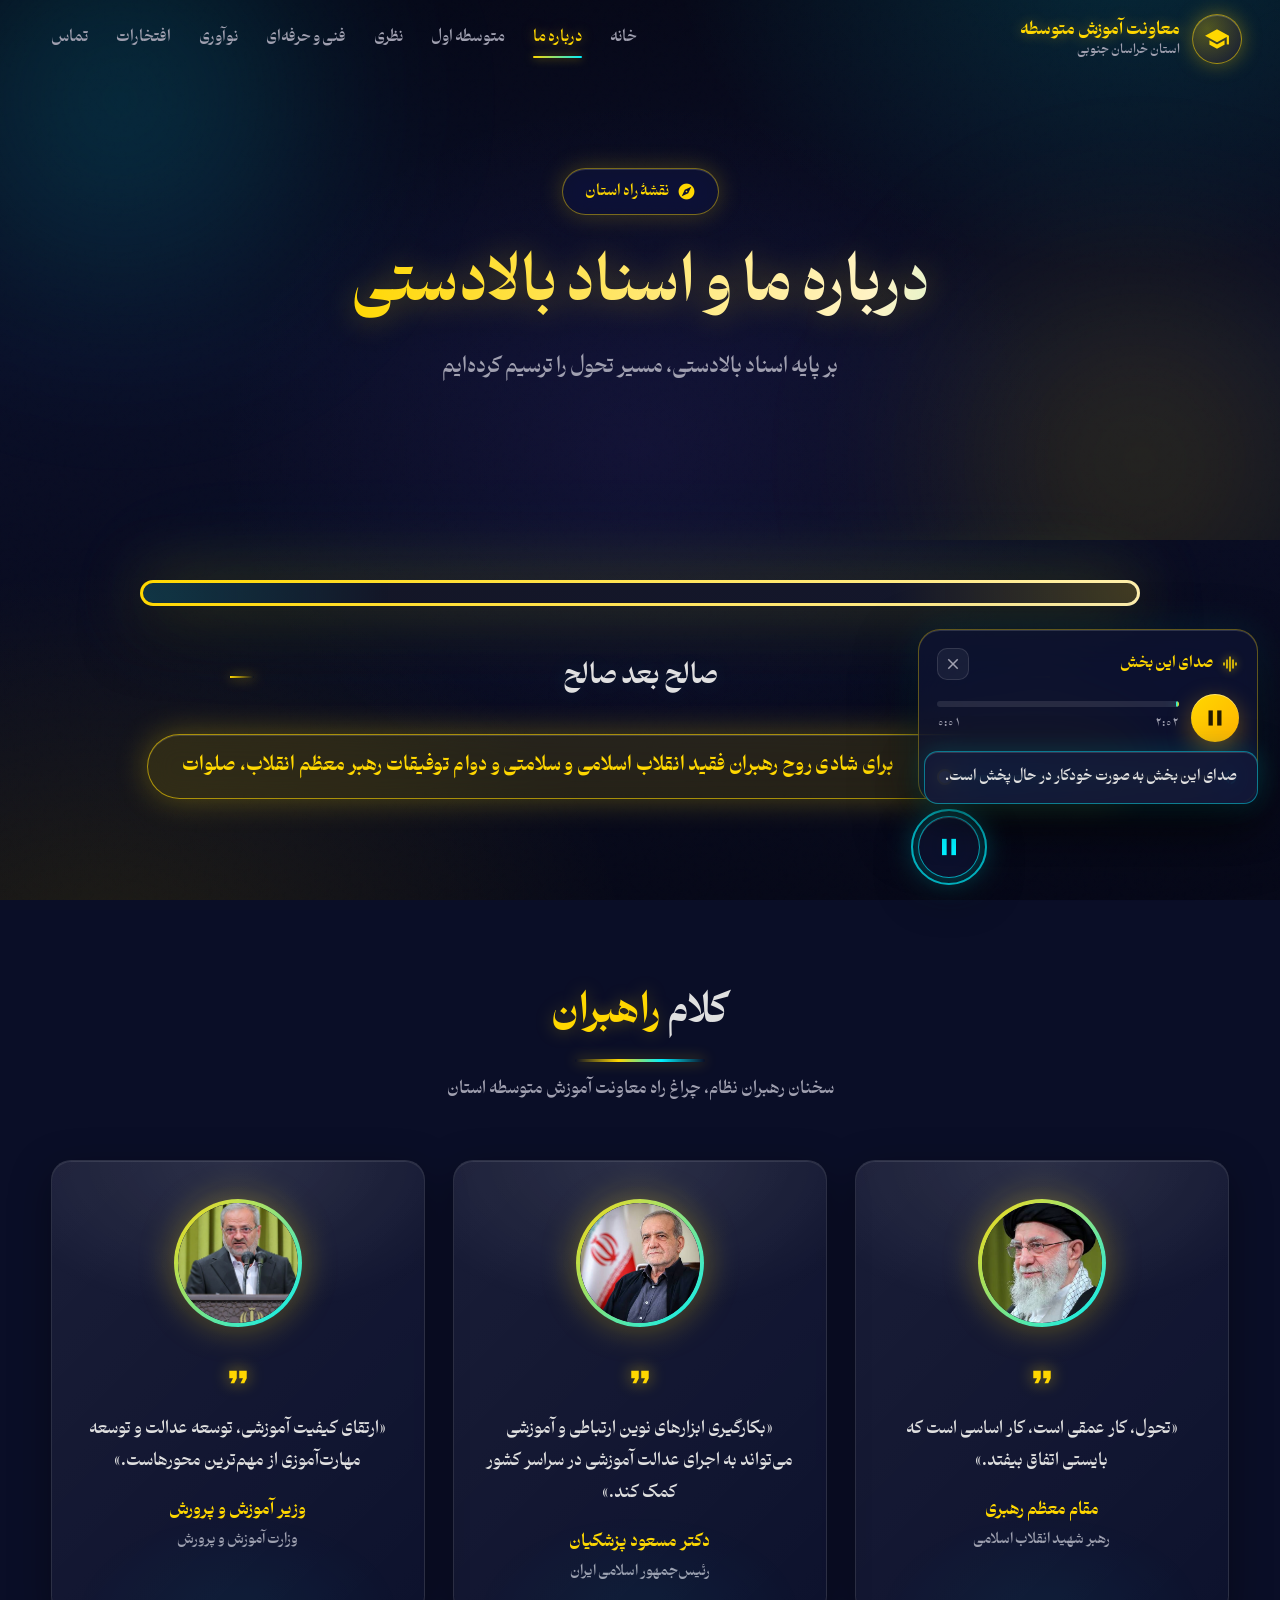
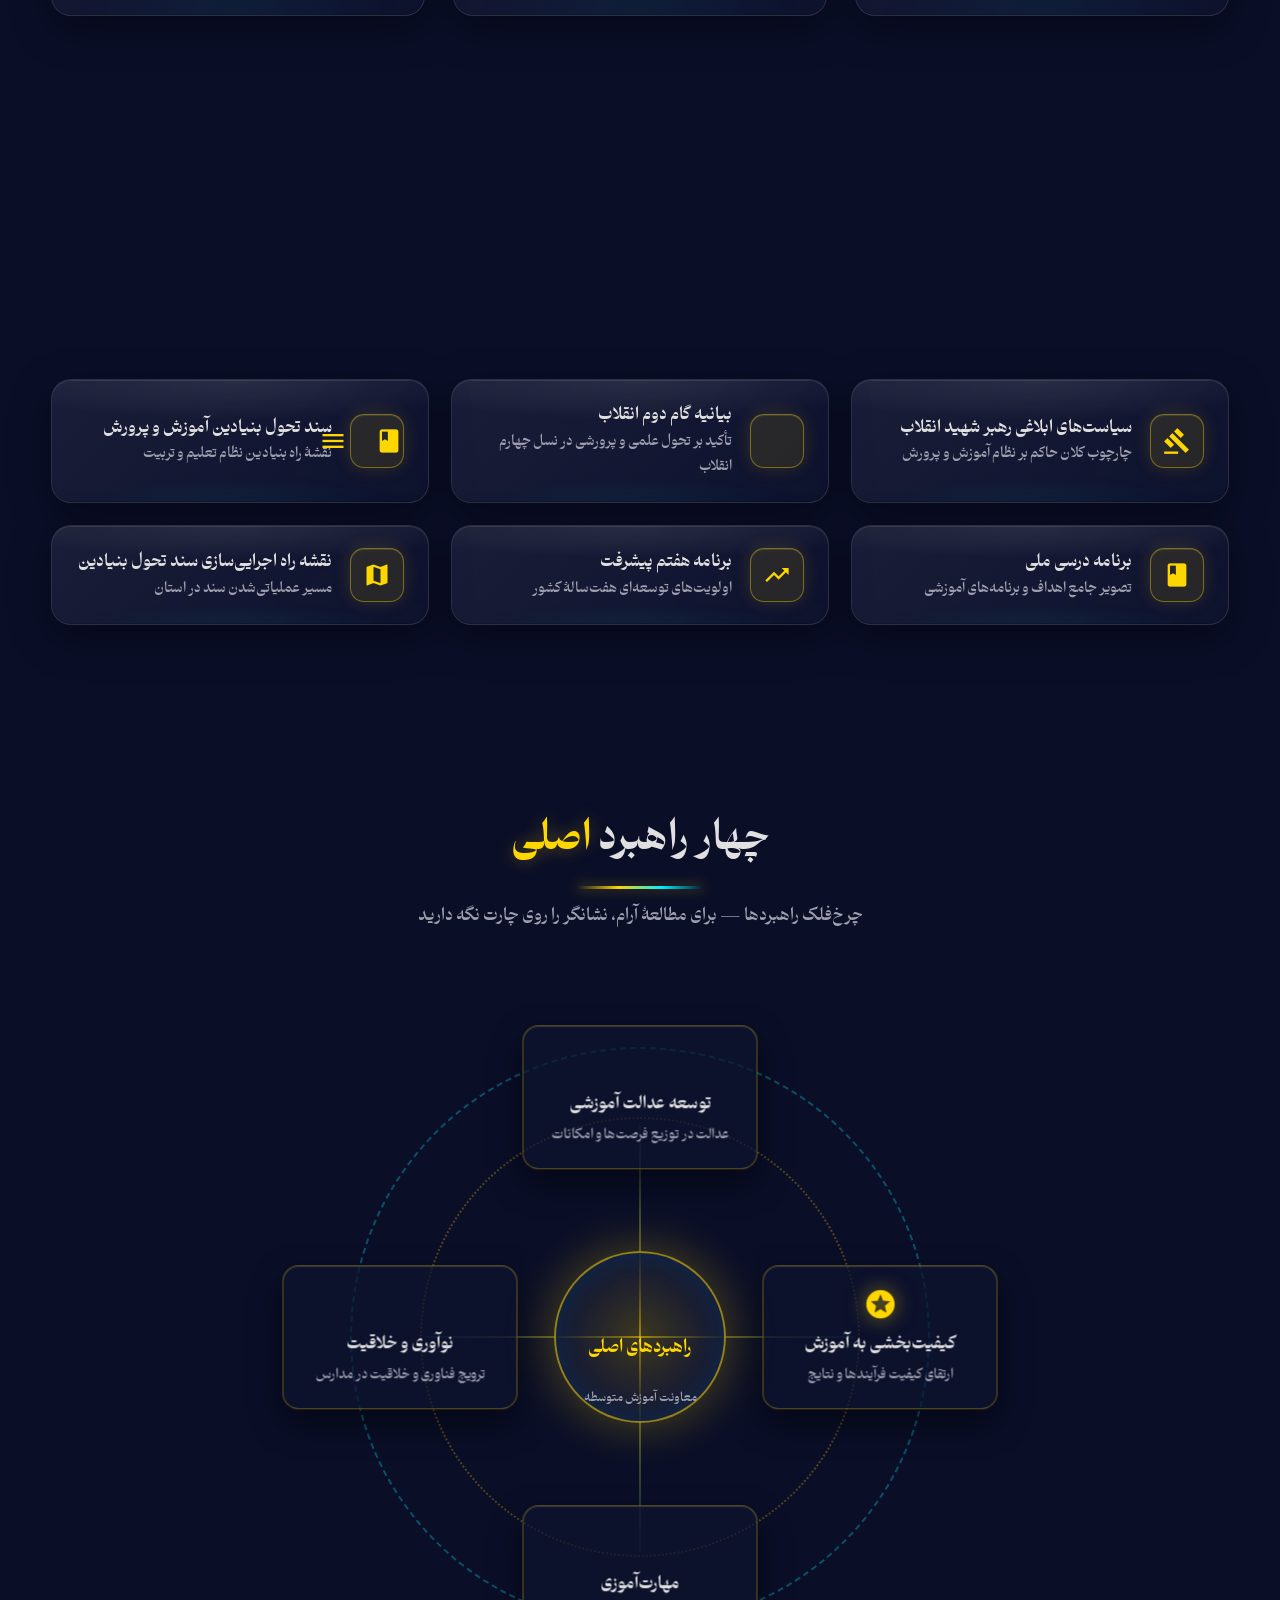
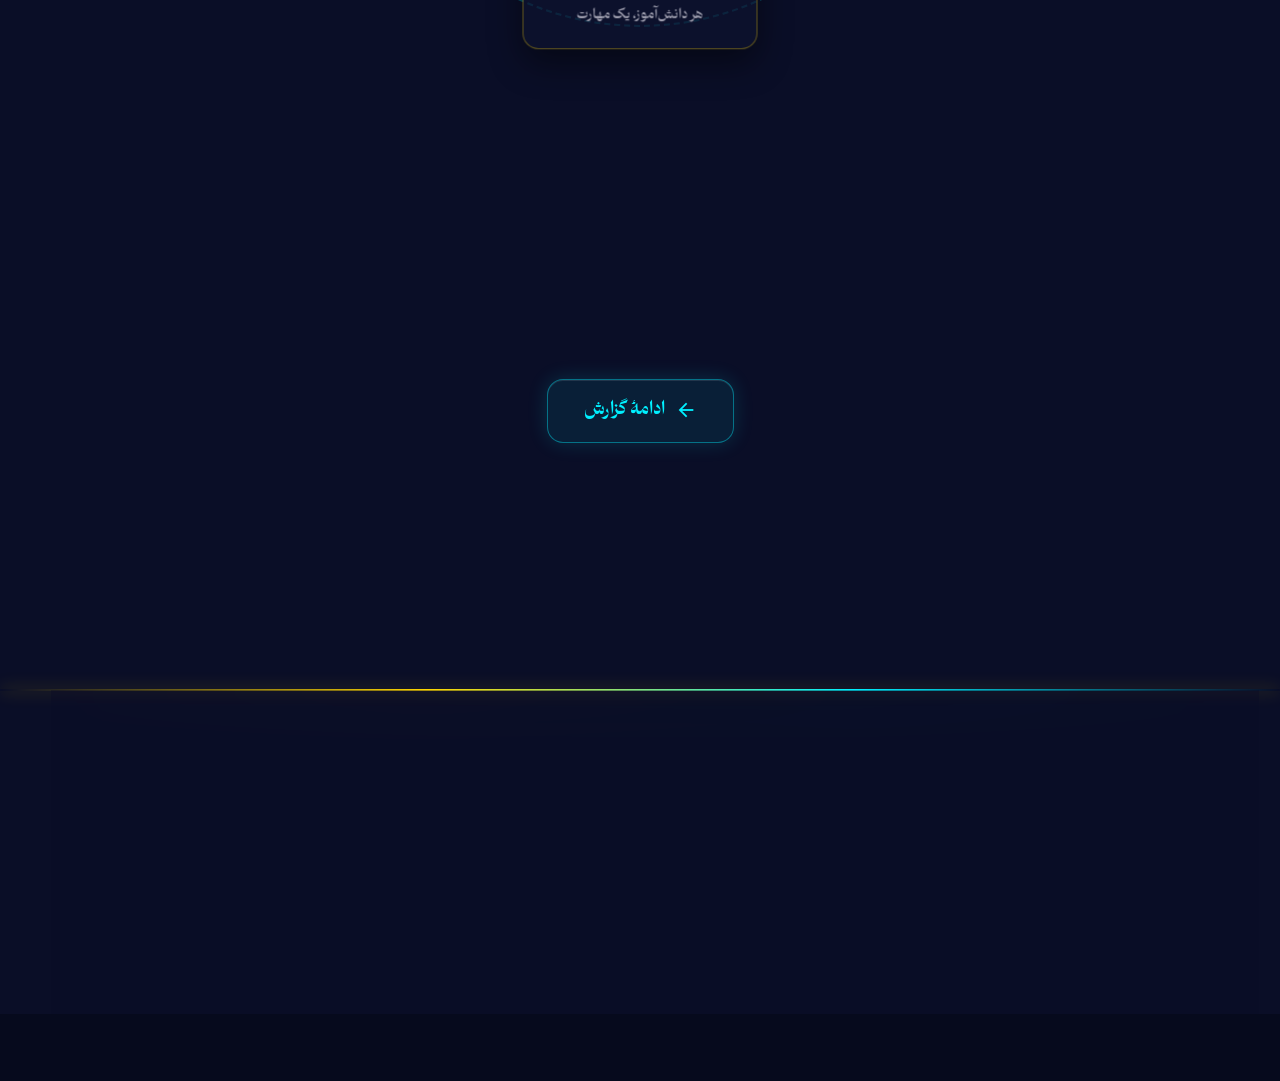
==== commit 165a670d: "Add files via upload" ====
--- a/about.html
+++ b/about.html
@@ -9,10 +9,7 @@
   <link href="https://fonts.googleapis.com/icon?family=Material+Icons" rel="stylesheet">
   <link rel="stylesheet" href="style.css">
 
-  <!-- ═══════════ اصلاح موبایل چارت شعاعی ═══════════
-       ریشهٔ مشکل: در style.css (بخش ۱۷)، .radial-orbit در موبایل مخفی شده بود؛
-       در حالی که هر چهار کارت راهبرد داخل آن هستند. این بلوک نسخهٔ اصلاح‌شده است
-       و چون بعد از style.css لود می‌شود، قانون معیوب را بازنویسی می‌کند. -->
+  <!-- ═══════════ اصلاح موبایل چارت شعاعی ═══════════ -->
   <style>
     @media(max-width:780px){
       .radial-chart{width:100%;height:auto;margin:20px auto 0;display:flex;flex-direction:column;}
@@ -46,6 +43,29 @@
       </div>
     </section>
 
+    <!-- ═════════════════════ تصویر سه رهبر انقلاب اسلامی ═════════════════════ -->
+    <section class="section leaders-hero-section">
+      <div class="container">
+        <div class="leaders-hero reveal-zoom">
+          <div class="leaders-frame">
+            <img src="img/three-leaders.jpg" alt="رهبران انقلاب اسلامی ایران" loading="lazy">
+            <div class="leaders-frame-overlay">
+              <span class="leaders-crown"><span class="material-icons">workspace_premium</span></span>
+            </div>
+          </div>
+
+          <p class="leaders-quote reveal" data-delay="200">
+          صالح بعد صالح 
+          </p>
+
+          <div class="leaders-attribution reveal" data-delay="350">
+            <span class="material-icons">verified</span>
+            <span>برای شادی روح رهبران فقید انقلاب اسلامی و سلامتی و دوام توفیقات رهبر معظم انقلاب، صلوات </span>
+          </div>
+        </div>
+      </div>
+    </section>
+
     <!-- ═════════════════════ سخنان رهبران ═════════════════════ -->
     <section class="section">
       <div class="container">
@@ -58,12 +78,12 @@
           <article class="leader-card glass-card tilt reveal">
             <div class="leader-avatar">
               <div class="img-inner">
-                <img src="img/leader.jpg" alt="رهبر انقلاب اسلامی" loading="lazy">
+                <img src="img/leader.jpg" alt="رهبر شهید انقلاب اسلامی" loading="lazy">
               </div>
             </div>
             <p class="leader-quote">«تحول، کار عمقی است، کار اساسی است که بایستی اتفاق بیفتد.»</p>
             <div class="leader-name">مقام معظم رهبری</div>
-            <div class="leader-role">رهبر انقلاب اسلامی</div>
+            <div class="leader-role">رهبر شهید انقلاب اسلامی</div>
           </article>
 
           <article class="leader-card glass-card tilt reveal" data-delay="150">
@@ -155,11 +175,9 @@
         </div>
 
         <div class="radial-chart reveal-zoom">
-          <!-- حلقه‌های نئونی چرخان -->
           <div class="radial-ring r1"></div>
           <div class="radial-ring r2"></div>
 
-          <!-- مدار چرخان (۴ کارت با چرخش‌معکوس تودرتو، متن همیشه صاف می‌ماند) -->
           <div class="radial-orbit">
             <div class="radial-spoke" style="--a:-90deg;">
               <span class="spoke-line"></span>
@@ -206,7 +224,6 @@
             </div>
           </div>
 
-          <!-- هستهٔ مرکزی چارت -->
           <div class="radial-center">
             <span class="material-icons">hub</span>
             <strong>راهبردهای اصلی</strong>
@@ -216,7 +233,7 @@
       </div>
     </section>
 
-    <!-- ═════════════════════ گام بعدی سفر (بخش جدید) ═════════════════════ -->
+    <!-- ═════════════════════ گام بعدی سفر ═════════════════════ -->
     <section class="section" style="padding-top:0;">
       <div class="container">
         <div class="cta-box reveal">
--- a/style.css
+++ b/style.css
@@ -1,6 +1,6 @@
 /* ═══════════════════════════════════════════════════════════════
    گزارش عملکرد معاونت آموزش متوسطه استان خراسان جنوبی
-   فایل استایل مشترک همه صفحات | تم حماسی
+   تم گلس‌مورفیسم تاریک | نسخه نهایی
    ═══════════════════════════════════════════════════════════════ */
 
 /* ─────────────── ۱) فونت وزیرمتن (سه وزن) ─────────────── */
@@ -29,21 +29,29 @@
 /* ─────────────── ۲) متغیرهای سراسری ─────────────── */
 :root{
   --bg:#0a0e27;
+  --bg-deep:#060818;
   --bg-card:#131838;
   --gold:#ffd700;
   --gold-2:#ffb300;
   --cyan:#00f0ff;
   --text:#e0e0e0;
   --text-2:#a0a0b0;
-  --glass:rgba(19,24,56,.55);
-  --glass-border:rgba(255,255,255,.12);
-  --radius:18px;
-  --radius-lg:26px;
+  --glass:rgba(19,24,56,.42);
+  --glass-2:rgba(19,24,56,.62);
+  --glass-strong:rgba(15,20,48,.72);
+  --glass-border:rgba(255,255,255,.14);
+  --glass-border-hi:rgba(255,255,255,.22);
+  --blur:20px;
+  --blur-strong:32px;
+  --radius:20px;
+  --radius-lg:28px;
   --nav-h:78px;
-  --shadow-lg:0 18px 50px rgba(0,0,0,.45);
+  --shadow-lg:0 22px 60px rgba(0,0,0,.55);
+  --shadow-inner:inset 0 1px 0 rgba(255,255,255,.08), inset 0 -1px 0 rgba(0,0,0,.18);
   --font:'Vazirmatn',Tahoma,'Segoe UI',sans-serif;
   --grad-line:linear-gradient(90deg,var(--gold),var(--cyan));
   --grad-fill:linear-gradient(120deg,rgba(255,215,0,.10),rgba(0,240,255,.10),rgba(255,215,0,.10));
+  --grad-border:linear-gradient(135deg, rgba(255,215,0,.55), rgba(0,240,255,.55), rgba(255,215,0,.55));
 }
 
 /* ─────────────── ۳) ریست و پایه ─────────────── */
@@ -58,6 +66,7 @@
   overflow-x:hidden;
   -webkit-font-smoothing:antialiased;
   animation:pageIn .9s ease both;
+  min-height:100vh;
 }
 main{display:block;}
 img{max-width:100%;display:block;}
@@ -70,86 +79,126 @@
 ::-webkit-scrollbar-thumb{background:linear-gradient(180deg,var(--gold),var(--cyan));border-radius:99px;}
 .material-icons{line-height:1;vertical-align:middle;}
 
-/* هاله‌های محیطی ثابتِ پس‌زمینه */
+/* پس‌زمینه گلس‌مورفیسم: گرادیانت‌های رنگی + بافت نویز */
 body::before{
   content:'';
+  position:fixed;inset:0;z-index:-2;pointer-events:none;
+  background:
+    radial-gradient(700px 500px at 88% -6%, rgba(0,240,255,.14), transparent 65%),
+    radial-gradient(820px 620px at 8% 108%, rgba(255,215,0,.10), transparent 65%),
+    radial-gradient(600px 500px at 50% 50%, rgba(120,80,255,.08), transparent 70%),
+    linear-gradient(180deg, var(--bg-deep), var(--bg) 40%, var(--bg-deep));
+  animation: bgMove 24s ease-in-out infinite alternate;
+}
+/* لایه نویز برای حس شیشه‌ای */
+body::after{
+  content:'';
   position:fixed;inset:0;z-index:-1;pointer-events:none;
-  background:
-    radial-gradient(620px 420px at 88% -6%,rgba(0,240,255,.07),transparent 65%),
-    radial-gradient(720px 520px at 8% 108%,rgba(255,215,0,.05),transparent 65%);
+  opacity:.035;
+  background-image:url("data:image/svg+xml,%3Csvg viewBox='0 0 200 200' xmlns='http://www.w3.org/2000/svg'%3E%3Cfilter id='n'%3E%3CfeTurbulence type='fractalNoise' baseFrequency='0.9' numOctaves='3'/%3E%3C/filter%3E%3Crect width='100%25' height='100%25' filter='url(%23n)'/%3E%3C/svg%3E");
+  mix-blend-mode:overlay;
 }
 
 /* ─────────────── ۴) چیدمان و بخش‌ها ─────────────── */
 .container{width:min(1200px,92%);margin:0 auto;}
 .section{padding:92px 0;position:relative;}
 .section.alt{
-  background:linear-gradient(180deg,rgba(19,24,56,.35),rgba(19,24,56,.08));
+  background:linear-gradient(180deg, rgba(19,24,56,.28), rgba(19,24,56,.05));
   border-top:1px solid rgba(255,255,255,.05);
   border-bottom:1px solid rgba(255,255,255,.05);
+  -webkit-backdrop-filter: blur(8px);
+  backdrop-filter: blur(8px);
 }
 .section-head{text-align:center;max-width:760px;margin:0 auto 56px;}
 .section-title{font-size:clamp(1.55rem,3.4vw,2.35rem);font-weight:900;line-height:1.6;}
 .section-title::after{
   content:'';display:block;width:130px;height:3px;margin:16px auto 0;border-radius:99px;
   background:linear-gradient(90deg,transparent,var(--gold),var(--cyan),transparent);
-  box-shadow:0 0 14px rgba(255,215,0,.35);
+  box-shadow:0 0 14px rgba(255,215,0,.45);
 }
 .section-sub{color:var(--text-2);margin-top:12px;font-weight:700;}
-.gold-word{color:var(--gold);}
-.cyan-word{color:var(--cyan);}
-
-/* ─────────────── ۵) کارت شیشه‌ای + کلاس‌های کمکی ─────────────── */
+.gold-word{color:var(--gold);text-shadow:0 0 18px rgba(255,215,0,.35);}
+.cyan-word{color:var(--cyan);text-shadow:0 0 18px rgba(0,240,255,.35);}
+
+/* ─────────────── ۵) کارت شیشه‌ای (گلس‌مورفیسم قوی) ─────────────── */
 .glass-card{
   position:relative;
-  background:var(--glass);
-  -webkit-backdrop-filter:blur(10px);
-  backdrop-filter:blur(10px);
+  background:
+    linear-gradient(135deg, rgba(255,255,255,.05), rgba(255,255,255,0)) padding-box,
+    var(--glass) padding-box;
+  -webkit-backdrop-filter: blur(var(--blur)) saturate(160%);
+  backdrop-filter: blur(var(--blur)) saturate(160%);
   border:1px solid var(--glass-border);
   border-radius:var(--radius);
   padding:30px;
-  transition:transform .5s cubic-bezier(.22,.61,.36,1),box-shadow .5s,border-color .5s;
+  box-shadow:
+    0 12px 40px rgba(0,0,0,.35),
+    inset 0 1px 0 rgba(255,255,255,.10),
+    inset 0 -1px 0 rgba(0,0,0,.20);
+  transition:transform .5s cubic-bezier(.22,.61,.36,1), box-shadow .5s, border-color .5s, background .5s;
+  overflow:hidden;
+}
+/* رفلکت شیشه‌ای روی کارت */
+.glass-card::before{
+  content:'';
+  position:absolute;inset:0;border-radius:inherit;pointer-events:none;
+  background:
+    radial-gradient(120% 60% at 50% 0%, rgba(255,255,255,.10), transparent 60%),
+    radial-gradient(80% 40% at 50% 100%, rgba(0,240,255,.05), transparent 60%);
+  opacity:.9;
+  transition:opacity .5s;
 }
 .glass-card:hover{
-  border-color:rgba(255,215,0,.4);
-  box-shadow:var(--shadow-lg),0 0 34px rgba(255,215,0,.1);
-}
-
-/* قاب نئونی با گرادیانت متحرک (خودکفا — بدون glass-card) */
+  border-color:rgba(255,215,0,.45);
+  background: var(--glass-2);
+  box-shadow:
+    0 18px 55px rgba(0,0,0,.45),
+    0 0 45px rgba(255,215,0,.12),
+    inset 0 1px 0 rgba(255,255,255,.14);
+  transform: translateY(-4px);
+}
+.glass-card:hover::before{opacity:1;}
+
+/* کارت نئونی */
 .neon-border{
   position:relative;
   border:1.5px solid transparent;
   border-radius:var(--radius);
   padding:28px;
   background:
-    linear-gradient(rgba(19,24,56,.92),rgba(19,24,56,.92)) padding-box,
-    linear-gradient(120deg,var(--gold),var(--cyan),var(--gold)) border-box;
-  background-size:100% 100%,300% 300%;
+    linear-gradient(rgba(19,24,56,.75), rgba(19,24,56,.75)) padding-box,
+    linear-gradient(120deg, var(--gold), var(--cyan), var(--gold)) border-box;
+  background-size:100% 100%, 300% 300%;
+  -webkit-backdrop-filter: blur(var(--blur)) saturate(160%);
+  backdrop-filter: blur(var(--blur)) saturate(160%);
   animation:gradientShift 7s linear infinite;
-  box-shadow:0 0 26px rgba(0,240,255,.08);
-}
-
-/* گرادیانت متحرک عمومی */
+  box-shadow:
+    0 0 30px rgba(0,240,255,.12),
+    inset 0 1px 0 rgba(255,255,255,.10);
+  overflow:hidden;
+}
+.neon-border::before{
+  content:'';position:absolute;inset:0;border-radius:inherit;pointer-events:none;
+  background: radial-gradient(120% 60% at 50% 0%, rgba(255,255,255,.08), transparent 60%);
+}
+
 .gradient-bg{
   background:var(--grad-fill);
   background-size:300% 300%;
   animation:gradientShift 9s ease infinite;
 }
 
-/* متن درخشان طلایی/فیروزه‌ای */
 .glow-text{
   color:var(--gold);
-  text-shadow:0 0 14px rgba(255,215,0,.45),0 0 42px rgba(0,240,255,.22);
+  text-shadow:0 0 14px rgba(255,215,0,.55),0 0 42px rgba(0,240,255,.25);
   animation:glow 3.4s ease-in-out infinite;
 }
 
-/* متن گرادیانی طلایی→فیروزه‌ای */
 .text-grad{
   background:linear-gradient(100deg,var(--gold),#fff3c4 45%,var(--cyan));
   background-size:200% auto;
-  -webkit-background-clip:text;
-  background-clip:text;
-  color:transparent;
-  filter:drop-shadow(0 0 16px rgba(255,215,0,.3));
+  -webkit-background-clip:text;background-clip:text;color:transparent;
+  filter:drop-shadow(0 0 16px rgba(255,215,0,.35));
 }
 
 /* ─────────────── ۶) دکمه‌ها ─────────────── */
@@ -162,46 +211,55 @@
 .btn-gold{
   background:linear-gradient(135deg,#ffd700,#ffb300);
   color:#231a00;
-  box-shadow:0 10px 30px rgba(255,179,0,.35);
+  box-shadow:0 10px 30px rgba(255,179,0,.4), inset 0 1px 0 rgba(255,255,255,.4);
   animation:pulse 2.8s infinite;
 }
 .btn-gold:hover{transform:translateY(-4px) scale(1.02);filter:brightness(1.07);}
 .btn-ghost{
-  background:rgba(0,240,255,.07);
+  background: rgba(0,240,255,.08);
   border:1px solid rgba(0,240,255,.4);
   color:var(--cyan);
-  box-shadow:0 0 18px rgba(0,240,255,.12);
-  -webkit-backdrop-filter:blur(6px);
-  backdrop-filter:blur(6px);
-}
-.btn-ghost:hover{transform:translateY(-4px);box-shadow:0 0 28px rgba(0,240,255,.3);background:rgba(0,240,255,.14);}
-
-/* ─────────────── ۷) نوبار ─────────────── */
+  -webkit-backdrop-filter: blur(12px);
+  backdrop-filter: blur(12px);
+  box-shadow:0 0 20px rgba(0,240,255,.15), inset 0 1px 0 rgba(255,255,255,.10);
+}
+.btn-ghost:hover{
+  transform:translateY(-4px);
+  box-shadow:0 0 32px rgba(0,240,255,.35);
+  background:rgba(0,240,255,.16);
+  border-color:rgba(0,240,255,.55);
+}
+
+/* ─────────────── ۷) نوبار گلس‌مورفیسم ─────────────── */
 .navbar{
   position:fixed;top:0;right:0;left:0;z-index:1000;height:var(--nav-h);
   display:flex;align-items:center;
   border-bottom:1px solid transparent;
-  transition:background .4s,box-shadow .4s,border-color .4s;
+  transition:background .4s,box-shadow .4s,border-color .4s, backdrop-filter .4s;
 }
 .navbar.scrolled{
-  background:rgba(10,14,39,.82);
-  -webkit-backdrop-filter:blur(14px);
-  backdrop-filter:blur(14px);
-  border-bottom-color:var(--glass-border);
-  box-shadow:0 10px 34px rgba(0,0,0,.4);
+  background: rgba(10,14,39,.55);
+  -webkit-backdrop-filter: blur(var(--blur-strong)) saturate(180%);
+  backdrop-filter: blur(var(--blur-strong)) saturate(180%);
+  border-bottom-color: var(--glass-border);
+  box-shadow:
+    0 12px 40px rgba(0,0,0,.45),
+    inset 0 -1px 0 rgba(255,255,255,.05);
 }
 .nav-inner{width:min(1280px,94%);margin:0 auto;display:flex;align-items:center;justify-content:space-between;gap:20px;}
 .brand{display:flex;align-items:center;gap:12px;}
 .brand-logo{
   width:50px;height:50px;border-radius:50%;display:grid;place-items:center;flex-shrink:0;
   color:var(--gold);
-  background:radial-gradient(circle at 30% 30%,rgba(255,215,0,.25),rgba(19,24,56,.9));
-  border:1px solid rgba(255,215,0,.45);
-  box-shadow:0 0 18px rgba(255,215,0,.25);
+  background:radial-gradient(circle at 30% 30%, rgba(255,215,0,.30), rgba(19,24,56,.85));
+  border:1px solid rgba(255,215,0,.55);
+  box-shadow:
+    0 0 20px rgba(255,215,0,.35),
+    inset 0 1px 0 rgba(255,255,255,.20);
 }
 .brand-logo .material-icons{font-size:26px;}
 .brand-text{display:flex;flex-direction:column;line-height:1.45;}
-.brand-text strong{font-weight:900;font-size:1.02rem;color:var(--gold);text-shadow:0 0 14px rgba(255,215,0,.35);}
+.brand-text strong{font-weight:900;font-size:1.02rem;color:var(--gold);text-shadow:0 0 14px rgba(255,215,0,.45);}
 .brand-text small{color:var(--text-2);font-size:.75rem;font-weight:700;}
 
 .nav-links{display:flex;align-items:center;gap:2px;}
@@ -212,16 +270,19 @@
 .nav-link::after{
   content:'';position:absolute;bottom:5px;right:13px;left:13px;height:2px;border-radius:99px;
   background:linear-gradient(90deg,var(--gold),var(--cyan));
-  box-shadow:0 0 8px rgba(255,215,0,.5);
+  box-shadow:0 0 10px rgba(255,215,0,.6);
   transform:scaleX(0);transform-origin:right;
   transition:transform .35s cubic-bezier(.22,.61,.36,1);
 }
-.nav-link:hover,.nav-link.active{color:var(--gold);}
+.nav-link:hover,.nav-link.active{color:var(--gold);text-shadow:0 0 12px rgba(255,215,0,.5);}
 .nav-link:hover::after,.nav-link.active::after{transform:scaleX(1);}
 
 .nav-toggle{
   display:none;width:46px;height:46px;border-radius:12px;color:var(--gold);
-  border:1px solid rgba(255,215,0,.35);background:rgba(19,24,56,.6);
+  border:1px solid rgba(255,215,0,.35);
+  background: rgba(19,24,56,.45);
+  -webkit-backdrop-filter: blur(12px);
+  backdrop-filter: blur(12px);
 }
 .nav-toggle .material-icons{font-size:26px;}
 
@@ -230,11 +291,11 @@
   .nav-links{
     position:fixed;top:var(--nav-h);right:0;left:0;z-index:999;
     flex-direction:column;align-items:stretch;gap:4px;
-    background:rgba(9,12,34,.97);
-    -webkit-backdrop-filter:blur(18px);
-    backdrop-filter:blur(18px);
+    background: rgba(9,12,34,.72);
+    -webkit-backdrop-filter: blur(24px) saturate(180%);
+    backdrop-filter: blur(24px) saturate(180%);
     border-bottom:1px solid var(--glass-border);
-    box-shadow:0 30px 60px rgba(0,0,0,.5);
+    box-shadow:0 30px 60px rgba(0,0,0,.55);
     max-height:0;opacity:0;padding:0 22px;overflow:hidden;
     transition:max-height .55s cubic-bezier(.22,.61,.36,1),opacity .4s,padding .55s;
   }
@@ -248,7 +309,7 @@
   .brand-logo{width:42px;height:42px;}
 }
 
-/* ─────────────── ۸) هیروی عمومی ─────────────── */
+/* ─────────────── ۸) هیرو ─────────────── */
 .hero{
   position:relative;min-height:100vh;
   display:flex;align-items:center;justify-content:center;text-align:center;
@@ -264,53 +325,60 @@
 .hero.circuit .hero-overlay{
   background:linear-gradient(180deg,rgba(10,14,39,.35),rgba(10,14,39,.88) 90%,var(--bg) 100%);
 }
-/* هاله‌های رنگی زندهٔ هیرو */
 .hero-glow{position:absolute;inset:0;z-index:1;overflow:hidden;pointer-events:none;}
 .hero-glow::before,.hero-glow::after{content:'';position:absolute;width:520px;height:520px;border-radius:50%;filter:blur(90px);}
-.hero-glow::before{top:-160px;left:-140px;background:radial-gradient(circle,rgba(0,240,255,.16),transparent 70%);animation:glowPulse 9s ease-in-out infinite;}
-.hero-glow::after{bottom:-180px;right:-120px;background:radial-gradient(circle,rgba(255,215,0,.13),transparent 70%);animation:glowPulse 11s ease-in-out 2s infinite;}
+.hero-glow::before{top:-160px;left:-140px;background:radial-gradient(circle,rgba(0,240,255,.22),transparent 70%);animation:glowPulse 9s ease-in-out infinite;}
+.hero-glow::after{bottom:-180px;right:-120px;background:radial-gradient(circle,rgba(255,215,0,.18),transparent 70%);animation:glowPulse 11s ease-in-out 2s infinite;}
 
 .hero-content{position:relative;z-index:3;width:min(880px,92%);}
 .hero-badge{
-  display:inline-flex;align-items:center;gap:8px;padding:8px 20px;border-radius:999px;
-  background:rgba(19,24,56,.6);border:1px solid rgba(255,215,0,.35);color:var(--gold);
+  display:inline-flex;align-items:center;gap:8px;padding:9px 22px;border-radius:999px;
+  background: rgba(19,24,56,.45);
+  border:1px solid rgba(255,215,0,.45);
+  color:var(--gold);
   font-weight:700;font-size:.9rem;
-  -webkit-backdrop-filter:blur(8px);backdrop-filter:blur(8px);
-  box-shadow:0 0 20px rgba(255,215,0,.15);margin-bottom:26px;
+  -webkit-backdrop-filter: blur(14px) saturate(180%);
+  backdrop-filter: blur(14px) saturate(180%);
+  box-shadow:
+    0 0 24px rgba(255,215,0,.22),
+    inset 0 1px 0 rgba(255,255,255,.14);
+  margin-bottom:26px;
 }
 .hero-badge .material-icons{font-size:19px;}
 .hero-title{font-size:clamp(1.9rem,4.6vw,3.6rem);font-weight:900;line-height:1.55;margin-bottom:18px;}
 .hero-sub{color:var(--text-2);font-size:clamp(1rem,2vw,1.25rem);max-width:660px;margin:0 auto 38px;font-weight:700;}
 .hero-actions{display:flex;gap:18px;justify-content:center;flex-wrap:wrap;}
 
-/* نشانگر اسکرول */
 .scroll-hint{
   position:absolute;bottom:24px;left:50%;transform:translateX(-50%);z-index:3;
   color:var(--text-2);display:flex;flex-direction:column;align-items:center;gap:0;font-size:.78rem;font-weight:700;
 }
-.scroll-hint .material-icons{color:var(--gold);font-size:28px;animation:nudge 2s ease-in-out infinite;text-shadow:0 0 12px rgba(255,215,0,.5);}
-
-/* لایه‌های پارالاکس + آیکون‌های شناور */
+.scroll-hint .material-icons{color:var(--gold);font-size:28px;animation:nudge 2s ease-in-out infinite;text-shadow:0 0 14px rgba(255,215,0,.7);}
+
 .parallax-layer{position:absolute;z-index:2;will-change:transform;}
 .float-icon{
   width:76px;height:76px;border-radius:50%;display:grid;place-items:center;
-  background:rgba(19,24,56,.6);
-  -webkit-backdrop-filter:blur(10px);backdrop-filter:blur(10px);
-  border:1px solid rgba(0,240,255,.35);color:var(--cyan);
-  box-shadow:0 0 26px rgba(0,240,255,.22);
+  background: rgba(19,24,56,.42);
+  -webkit-backdrop-filter: blur(16px) saturate(180%);
+  backdrop-filter: blur(16px) saturate(180%);
+  border:1px solid rgba(0,240,255,.4);
+  color:var(--cyan);
+  box-shadow:
+    0 0 30px rgba(0,240,255,.28),
+    inset 0 1px 0 rgba(255,255,255,.14);
   animation:float var(--fd,6s) ease-in-out infinite;
 }
 .float-icon .material-icons{font-size:34px;}
-.float-icon.gold{border-color:rgba(255,215,0,.4);color:var(--gold);box-shadow:0 0 26px rgba(255,215,0,.22);}
+.float-icon.gold{border-color:rgba(255,215,0,.5);color:var(--gold);box-shadow:0 0 30px rgba(255,215,0,.28), inset 0 1px 0 rgba(255,255,255,.14);}
 @media(max-width:760px){.parallax-layer{display:none;}}
 
 /* ─────────────── ۹) افکت تایپ ─────────────── */
 .typing-text{display:inline;}
-.typed-output{color:#f4f6ff;text-shadow:0 0 24px rgba(0,240,255,.3);}
+.typed-output{color:#f4f6ff;text-shadow:0 0 24px rgba(0,240,255,.35);}
 .hero-title .t2 .typed-output{
   background:linear-gradient(100deg,var(--gold),#fff3c4 40%,var(--cyan) 85%);
   -webkit-background-clip:text;background-clip:text;color:transparent;
-  text-shadow:none;filter:drop-shadow(0 0 18px rgba(255,215,0,.35));
+  text-shadow:none;filter:drop-shadow(0 0 18px rgba(255,215,0,.4));
 }
 .type-cursor{
   display:inline-block;width:3px;height:1.1em;margin-inline-start:3px;vertical-align:-.12em;
@@ -325,7 +393,7 @@
 .particle{
   position:absolute;bottom:-12px;border-radius:50%;
   width:var(--s,4px);height:var(--s,4px);
-  background:var(--c,#00f0ff);box-shadow:0 0 12px var(--c,#00f0ff);
+  background:var(--c,#00f0ff);box-shadow:0 0 14px var(--c,#00f0ff);
   opacity:0;
   animation:particleFloat var(--dur,12s) linear infinite;
   animation-delay:var(--delay,0s);
@@ -341,17 +409,17 @@
 .stat-card::before{
   content:'';position:absolute;top:0;right:50%;transform:translateX(50%);
   width:56px;height:3px;border-radius:99px;
-  background:var(--grad-line);box-shadow:0 0 12px rgba(255,215,0,.5);
-}
-.stat-card .material-icons{font-size:46px;color:var(--cyan);text-shadow:0 0 22px rgba(0,240,255,.5);margin-bottom:14px;}
-.stat-value{font-size:clamp(2rem,4vw,2.9rem);font-weight:900;color:var(--gold);text-shadow:0 0 26px rgba(255,215,0,.4);line-height:1.35;}
+  background:var(--grad-line);box-shadow:0 0 14px rgba(255,215,0,.6);
+}
+.stat-card .material-icons{font-size:46px;color:var(--cyan);text-shadow:0 0 24px rgba(0,240,255,.6);margin-bottom:14px;}
+.stat-value{font-size:clamp(2rem,4vw,2.9rem);font-weight:900;color:var(--gold);text-shadow:0 0 28px rgba(255,215,0,.45);line-height:1.35;}
 .stat-label{color:var(--text-2);font-weight:700;margin-top:6px;}
 
-/* ─────────────── ۱۲) کارت‌های راهبرد (صفحه اصلی) ─────────────── */
+/* ─────────────── ۱۲) کارت‌های راهبرد ─────────────── */
 .strategy-grid{display:grid;grid-template-columns:repeat(auto-fit,minmax(250px,1fr));gap:26px;}
 .strategy-card{display:block;padding:34px 26px;}
 .strategy-card .material-icons{
-  font-size:44px;color:var(--gold);text-shadow:0 0 20px rgba(255,215,0,.45);
+  font-size:44px;color:var(--gold);text-shadow:0 0 22px rgba(255,215,0,.5);
   margin-bottom:16px;transition:transform .4s;
 }
 .strategy-card h3{font-weight:900;font-size:1.15rem;margin-bottom:10px;}
@@ -360,16 +428,20 @@
 .strategy-card:hover .material-icons{transform:scale(1.12) rotate(-6deg);}
 .strategy-card:hover .strategy-more{gap:10px;}
 
-/* ─────────────── ۱۳) آیتم‌های دستاورد (بخش‌های دوره‌ای) ─────────────── */
+/* ─────────────── ۱۳) آیتم‌های دستاورد ─────────────── */
 .feat-grid{display:grid;grid-template-columns:repeat(auto-fit,minmax(320px,1fr));gap:22px;}
 .feat-item{display:flex;gap:18px;align-items:flex-start;padding:24px;}
 .feat-icon{
   flex-shrink:0;width:56px;height:56px;border-radius:16px;display:grid;place-items:center;
-  background:rgba(0,240,255,.09);border:1px solid rgba(0,240,255,.35);color:var(--cyan);
-  box-shadow:0 0 16px rgba(0,240,255,.15);
+  background: rgba(0,240,255,.10);
+  -webkit-backdrop-filter: blur(10px);
+  backdrop-filter: blur(10px);
+  border:1px solid rgba(0,240,255,.4);
+  color:var(--cyan);
+  box-shadow:0 0 20px rgba(0,240,255,.18), inset 0 1px 0 rgba(255,255,255,.10);
 }
 .feat-icon .material-icons{font-size:30px;}
-.feat-item.gold .feat-icon{background:rgba(255,215,0,.09);border-color:rgba(255,215,0,.4);color:var(--gold);box-shadow:0 0 16px rgba(255,215,0,.18);}
+.feat-item.gold .feat-icon{background:rgba(255,215,0,.10);border-color:rgba(255,215,0,.45);color:var(--gold);box-shadow:0 0 20px rgba(255,215,0,.22), inset 0 1px 0 rgba(255,255,255,.10);}
 .feat-item h3{font-size:1.02rem;font-weight:900;margin-bottom:6px;}
 .feat-item p{color:var(--text-2);font-size:.88rem;}
 
@@ -377,7 +449,11 @@
 .gallery-grid{display:grid;grid-template-columns:repeat(auto-fit,minmax(250px,1fr));gap:20px;}
 .gallery-item{
   position:relative;border-radius:var(--radius);overflow:hidden;
-  border:1px solid var(--glass-border);aspect-ratio:4/3;background:var(--bg-card);
+  border:1px solid var(--glass-border);aspect-ratio:4/3;
+  background: var(--bg-card);
+  -webkit-backdrop-filter: blur(var(--blur));
+  backdrop-filter: blur(var(--blur));
+  box-shadow:0 14px 44px rgba(0,0,0,.4), inset 0 1px 0 rgba(255,255,255,.08);
 }
 .gallery-item img{width:100%;height:100%;object-fit:cover;transition:transform .7s cubic-bezier(.22,.61,.36,1);}
 .gallery-item:hover img{transform:scale(1.09);}
@@ -387,20 +463,20 @@
   font-size:.88rem;font-weight:700;color:var(--text);
 }
 
-/* ─────────────── ۱۵) کارت‌های رهبران (درباره ما) ─────────────── */
+/* ─────────────── ۱۵) کارت‌های رهبران ─────────────── */
 .leader-grid{display:grid;grid-template-columns:repeat(auto-fit,minmax(280px,1fr));gap:28px;}
 .leader-card{text-align:center;padding:38px 26px 30px;}
 .leader-avatar{
   width:128px;height:128px;margin:0 auto 20px;border-radius:50%;padding:4px;
   background:linear-gradient(135deg,var(--gold),var(--cyan));
-  box-shadow:0 0 30px rgba(255,215,0,.25);
+  box-shadow:0 0 34px rgba(255,215,0,.35);
 }
 .leader-avatar .img-inner{width:100%;height:100%;border-radius:50%;overflow:hidden;background:var(--bg-card);position:relative;}
 .leader-avatar img{width:100%;height:100%;object-fit:cover;border-radius:50%;}
 .leader-quote{position:relative;font-weight:700;line-height:2;margin-bottom:18px;}
 .leader-quote::before{
   content:'format_quote';font-family:'Material Icons';font-weight:normal;font-feature-settings:'liga';
-  display:block;color:var(--gold);font-size:30px;text-shadow:0 0 14px rgba(255,215,0,.5);margin-bottom:6px;
+  display:block;color:var(--gold);font-size:30px;text-shadow:0 0 16px rgba(255,215,0,.6);margin-bottom:6px;
 }
 .leader-name{color:var(--gold);font-weight:900;}
 .leader-role{color:var(--text-2);font-size:.85rem;margin-top:2px;font-weight:700;}
@@ -410,7 +486,10 @@
 .doc-card{display:flex;align-items:center;gap:18px;padding:22px 24px;}
 .doc-icon{
   flex-shrink:0;width:54px;height:54px;border-radius:14px;display:grid;place-items:center;
-  background:rgba(255,215,0,.08);border:1px solid rgba(255,215,0,.35);color:var(--gold);
+  background:rgba(255,215,0,.10);
+  border:1px solid rgba(255,215,0,.4);
+  color:var(--gold);
+  box-shadow:0 0 18px rgba(255,215,0,.15), inset 0 1px 0 rgba(255,255,255,.10);
 }
 .doc-icon .material-icons{font-size:28px;}
 .doc-card h3{font-weight:900;font-size:.98rem;line-height:1.7;}
@@ -418,9 +497,9 @@
 
 /* ─────────────── ۱۷) چرخ‌فلک شعاعی راهبردها ─────────────── */
 .radial-chart{position:relative;width:700px;height:700px;margin:44px auto 0;}
-.radial-ring{position:absolute;border-radius:50%;border:2px dashed rgba(0,240,255,.25);}
+.radial-ring{position:absolute;border-radius:50%;border:2px dashed rgba(0,240,255,.3);}
 .radial-ring.r1{inset:60px;animation:spin 40s linear infinite;}
-.radial-ring.r2{inset:130px;border-style:dotted;border-color:rgba(255,215,0,.22);animation:spin 28s linear infinite reverse;}
+.radial-ring.r2{inset:130px;border-style:dotted;border-color:rgba(255,215,0,.28);animation:spin 28s linear infinite reverse;}
 .radial-orbit{position:absolute;inset:0;animation:spin 64s linear infinite;}
 .radial-chart:hover .radial-orbit,
 .radial-chart:hover .orbit-counter{animation-play-state:paused;}
@@ -437,21 +516,27 @@
   position:absolute;top:0;left:0;
   transform:translate(-50%,-50%) rotate(calc(var(--a) * -1));
   width:235px;text-align:center;
-  background:rgba(19,24,56,.94);
-  border:1px solid rgba(255,215,0,.28);border-radius:16px;
-  padding:20px 14px;box-shadow:0 14px 34px rgba(0,0,0,.4);
-}
-.radial-item .material-icons{color:var(--gold);font-size:34px;text-shadow:0 0 18px rgba(255,215,0,.5);}
+  background: var(--glass-strong);
+  -webkit-backdrop-filter: blur(var(--blur)) saturate(160%);
+  backdrop-filter: blur(var(--blur)) saturate(160%);
+  border:1px solid rgba(255,215,0,.35);
+  border-radius:16px;
+  padding:20px 14px;
+  box-shadow:0 14px 34px rgba(0,0,0,.45), inset 0 1px 0 rgba(255,255,255,.10);
+}
+.radial-item .material-icons{color:var(--gold);font-size:34px;text-shadow:0 0 20px rgba(255,215,0,.55);}
 .radial-item h4{font-weight:900;margin:8px 0 4px;font-size:1rem;}
 .radial-item p{font-size:.8rem;color:var(--text-2);font-weight:700;}
 .radial-center{
   position:absolute;top:50%;left:50%;transform:translate(-50%,-50%);z-index:3;
   width:172px;height:172px;border-radius:50%;display:grid;place-items:center;text-align:center;
-  background:radial-gradient(circle,rgba(255,215,0,.12),rgba(19,24,56,.92) 72%);
-  border:2px solid rgba(255,215,0,.45);
-  box-shadow:0 0 45px rgba(255,215,0,.25),inset 0 0 30px rgba(0,240,255,.08);
-}
-.radial-center .material-icons{font-size:42px;color:var(--gold);text-shadow:0 0 20px rgba(255,215,0,.6);margin-bottom:4px;}
+  background:radial-gradient(circle,rgba(255,215,0,.18),rgba(19,24,56,.88) 72%);
+  border:2px solid rgba(255,215,0,.55);
+  -webkit-backdrop-filter: blur(20px) saturate(180%);
+  backdrop-filter: blur(20px) saturate(180%);
+  box-shadow:0 0 50px rgba(255,215,0,.3),inset 0 0 30px rgba(0,240,255,.10);
+}
+.radial-center .material-icons{font-size:42px;color:var(--gold);text-shadow:0 0 22px rgba(255,215,0,.7);margin-bottom:4px;}
 .radial-center strong{display:block;font-weight:900;color:var(--gold);font-size:1.05rem;}
 .radial-center span{font-size:.72rem;color:var(--text-2);font-weight:700;}
 @media(max-width:780px){
@@ -463,28 +548,28 @@
   .radial-center{position:static;transform:none;width:130px;height:130px;margin:0 auto;}
 }
 
-/* ─────────────── ۱۸) هیروی دیجیتال (نوآوری) ─────────────── */
+/* ─────────────── ۱۸) هیروی دیجیتال ─────────────── */
 .circuit-bg{
   position:absolute;inset:0;z-index:0;overflow:hidden;
-  background:radial-gradient(900px 520px at 50% -10%,rgba(0,240,255,.10),transparent 70%);
+  background:radial-gradient(900px 520px at 50% -10%,rgba(0,240,255,.14),transparent 70%);
 }
 .circuit-bg::before{
   content:'';position:absolute;inset:0;
   background-image:
-    linear-gradient(rgba(0,240,255,.055) 1px,transparent 1px),
-    linear-gradient(90deg,rgba(0,240,255,.055) 1px,transparent 1px);
+    linear-gradient(rgba(0,240,255,.07) 1px,transparent 1px),
+    linear-gradient(90deg,rgba(0,240,255,.07) 1px,transparent 1px);
   background-size:52px 52px;
   -webkit-mask-image:radial-gradient(ellipse 80% 70% at 50% 45%,#000 25%,transparent 78%);
   mask-image:radial-gradient(ellipse 80% 70% at 50% 45%,#000 25%,transparent 78%);
 }
-.circuit-line{position:absolute;background:rgba(0,240,255,.16);box-shadow:0 0 6px rgba(0,240,255,.12);}
+.circuit-line{position:absolute;background:rgba(0,240,255,.20);box-shadow:0 0 6px rgba(0,240,255,.18);}
 .circuit-line.h{height:2px;}
 .circuit-line.v{width:2px;}
 .circuit-line::after{
   content:'';position:absolute;inset:0;
   background:linear-gradient(90deg,transparent,var(--cyan),transparent);
   background-repeat:no-repeat;opacity:.95;
-  box-shadow:0 0 8px var(--cyan);
+  box-shadow:0 0 10px var(--cyan);
   animation:circuitH var(--t,4s) linear infinite;
   animation-delay:var(--td,0s);
 }
@@ -492,7 +577,7 @@
 .circuit-line.v::after{background:linear-gradient(180deg,transparent,var(--cyan),transparent);background-size:100% 70px;animation-name:circuitV;}
 .circuit-node{
   position:absolute;width:9px;height:9px;border-radius:50%;
-  background:var(--cyan);box-shadow:0 0 14px var(--cyan);
+  background:var(--cyan);box-shadow:0 0 16px var(--cyan);
   animation:glowPulse 2.4s ease-in-out infinite;
 }
 
@@ -502,10 +587,14 @@
 .step-num{
   width:54px;height:54px;border-radius:16px;display:grid;place-items:center;
   font-weight:900;font-size:1.35rem;color:var(--cyan);
-  background:rgba(0,240,255,.08);border:1px solid rgba(0,240,255,.4);
-  box-shadow:0 0 18px rgba(0,240,255,.18);margin-bottom:14px;
-}
-.step:last-child .step-num{color:var(--gold);border-color:rgba(255,215,0,.5);background:rgba(255,215,0,.08);box-shadow:0 0 22px rgba(255,215,0,.3);}
+  background: rgba(0,240,255,.10);
+  border:1px solid rgba(0,240,255,.45);
+  -webkit-backdrop-filter: blur(10px);
+  backdrop-filter: blur(10px);
+  box-shadow:0 0 22px rgba(0,240,255,.22), inset 0 1px 0 rgba(255,255,255,.10);
+  margin-bottom:14px;
+}
+.step:last-child .step-num{color:var(--gold);border-color:rgba(255,215,0,.55);background:rgba(255,215,0,.10);box-shadow:0 0 26px rgba(255,215,0,.35), inset 0 1px 0 rgba(255,255,255,.10);}
 .step-card{
   padding:22px 18px;min-height:132px;font-weight:700;font-size:.95rem;line-height:1.9;
   margin-bottom:calc(var(--i,0) * 38px);
@@ -513,7 +602,7 @@
 .step:not(:last-child)::after{
   content:'arrow_back';font-family:'Material Icons';font-weight:normal;font-feature-settings:'liga';
   position:absolute;left:-31px;top:42%;
-  color:var(--gold);font-size:24px;text-shadow:0 0 10px rgba(255,215,0,.5);
+  color:var(--gold);font-size:24px;text-shadow:0 0 12px rgba(255,215,0,.6);
   transform:rotate(45deg);
 }
 @media(max-width:760px){
@@ -527,7 +616,7 @@
 /* ─────────────── ۲۰) مؤلفه‌های تحول ─────────────── */
 .comp-grid{display:grid;grid-template-columns:repeat(auto-fit,minmax(250px,1fr));gap:24px;}
 .comp-card{text-align:center;padding:34px 22px;}
-.comp-card .material-icons{font-size:42px;color:var(--cyan);text-shadow:0 0 20px rgba(0,240,255,.45);margin-bottom:14px;}
+.comp-card .material-icons{font-size:42px;color:var(--cyan);text-shadow:0 0 22px rgba(0,240,255,.55);margin-bottom:14px;}
 .comp-card h3{font-weight:900;margin-bottom:8px;}
 .comp-card p{color:var(--text-2);font-size:.88rem;font-weight:700;}
 
@@ -538,9 +627,10 @@
   position:absolute;top:-14px;right:20px;
   background:linear-gradient(135deg,#ffd700,#ff9d00);color:#231a00;
   font-size:.78rem;font-weight:900;padding:5px 14px;border-radius:99px;
-  box-shadow:0 4px 15px rgba(255,215,0,.4);
-}
-.first-card .material-icons{font-size:40px;color:var(--gold);text-shadow:0 0 20px rgba(255,215,0,.5);margin-bottom:14px;}
+  box-shadow:0 6px 20px rgba(255,215,0,.5), inset 0 1px 0 rgba(255,255,255,.4);
+  z-index:2;
+}
+.first-card .material-icons{font-size:40px;color:var(--gold);text-shadow:0 0 22px rgba(255,215,0,.55);margin-bottom:14px;}
 .first-card h3{font-weight:900;font-size:1.08rem;margin-bottom:8px;line-height:1.8;}
 .first-card p{color:var(--text-2);font-size:.9rem;font-weight:700;}
 
@@ -548,8 +638,8 @@
 .hero.epic{
   min-height:88vh;
   background:
-    radial-gradient(1000px 600px at 50% -10%,rgba(255,215,0,.12),transparent 65%),
-    radial-gradient(800px 500px at 85% 110%,rgba(0,240,255,.08),transparent 60%),
+    radial-gradient(1000px 600px at 50% -10%,rgba(255,215,0,.14),transparent 65%),
+    radial-gradient(800px 500px at 85% 110%,rgba(0,240,255,.10),transparent 60%),
     var(--bg);
 }
 .hero.epic .hero-title{font-size:clamp(2.1rem,5.6vw,4rem);animation:glow 3.2s ease-in-out infinite;}
@@ -561,7 +651,7 @@
 .medal-ring .material-icons{font-size:52px;}
 .medal-card.gold .medal-ring{
   color:var(--gold);border:3px solid var(--gold);
-  box-shadow:0 0 40px rgba(255,215,0,.35),inset 0 0 25px rgba(255,215,0,.15);
+  box-shadow:0 0 44px rgba(255,215,0,.42),inset 0 0 25px rgba(255,215,0,.18);
 }
 .medal-card.gold .medal-ring::before{
   content:'';position:absolute;inset:-10px;border-radius:50%;z-index:-1;
@@ -571,18 +661,17 @@
 }
 .medal-card.silver .medal-ring{
   color:#dfe7ff;border:3px solid #c9d6f2;
-  box-shadow:0 0 34px rgba(180,200,255,.25),inset 0 0 22px rgba(180,200,255,.12);
+  box-shadow:0 0 36px rgba(180,200,255,.30),inset 0 0 22px rgba(180,200,255,.15);
 }
 .medal-card.book .medal-ring{
   color:var(--cyan);border:3px solid var(--cyan);
-  box-shadow:0 0 34px rgba(0,240,255,.3),inset 0 0 22px rgba(0,240,255,.12);
+  box-shadow:0 0 36px rgba(0,240,255,.35),inset 0 0 22px rgba(0,240,255,.15);
 }
 .medal-title{font-weight:900;font-size:1.25rem;margin-bottom:8px;color:var(--gold);}
 .medal-card.silver .medal-title{color:#dfe7ff;}
 .medal-card.book .medal-title{color:var(--cyan);}
 .medal-desc{color:var(--text-2);font-size:.92rem;font-weight:700;}
 
-/* جدول رشد رتبه‌ها */
 .growth-table{display:flex;flex-direction:column;gap:14px;}
 .growth-row{
   display:grid;align-items:center;gap:14px;
@@ -592,17 +681,21 @@
 .growth-name{font-weight:900;font-size:.98rem;}
 .g-old{font-weight:900;font-size:1.5rem;color:var(--text-2);text-align:center;}
 .g-arrow{text-align:center;color:var(--cyan);}
-.g-arrow .material-icons{font-size:26px;text-shadow:0 0 12px rgba(0,240,255,.5);}
-.g-new{font-weight:900;font-size:1.9rem;color:var(--gold);text-align:center;text-shadow:0 0 18px rgba(255,215,0,.4);}
+.g-arrow .material-icons{font-size:26px;text-shadow:0 0 14px rgba(0,240,255,.6);}
+.g-new{font-weight:900;font-size:1.9rem;color:var(--gold);text-align:center;text-shadow:0 0 20px rgba(255,215,0,.45);}
 .g-badge{
-  text-align:center;background:rgba(0,240,255,.1);border:1px solid rgba(0,240,255,.35);color:var(--cyan);
-  border-radius:999px;padding:6px 0;font-weight:900;font-size:.95rem;box-shadow:0 0 14px rgba(0,240,255,.12);
-}
-.growth-bar{grid-column:1 / -1;height:5px;border-radius:99px;background:rgba(255,255,255,.07);overflow:hidden;}
+  text-align:center;
+  background: rgba(0,240,255,.12);
+  border:1px solid rgba(0,240,255,.4);
+  color:var(--cyan);
+  border-radius:999px;padding:6px 0;font-weight:900;font-size:.95rem;
+  box-shadow:0 0 16px rgba(0,240,255,.18), inset 0 1px 0 rgba(255,255,255,.10);
+}
+.growth-bar{grid-column:1 / -1;height:5px;border-radius:99px;background:rgba(255,255,255,.08);overflow:hidden;}
 .growth-bar i{
   display:block;height:100%;width:0;border-radius:inherit;
   background:linear-gradient(90deg,var(--cyan),var(--gold));
-  box-shadow:0 0 10px rgba(0,240,255,.4);
+  box-shadow:0 0 12px rgba(0,240,255,.5);
   transition:width 1.4s cubic-bezier(.22,.61,.36,1) .25s;
 }
 .growth-row.visible .growth-bar i{width:var(--w,60%);}
@@ -619,40 +712,55 @@
   .growth-bar{grid-area:bar;}
 }
 
-/* شاخص‌های کلیدی */
 .indicators-grid{display:grid;grid-template-columns:repeat(auto-fit,minmax(300px,1fr));gap:26px;}
 .indicator-card{text-align:center;padding:36px 26px;}
-.indicator-card .material-icons{color:var(--gold);font-size:40px;margin-bottom:14px;text-shadow:0 0 18px rgba(255,215,0,.4);}
+.indicator-card .material-icons{color:var(--gold);font-size:40px;margin-bottom:14px;text-shadow:0 0 20px rgba(255,215,0,.5);}
 .ind-nums{display:flex;align-items:center;justify-content:center;gap:16px;margin-bottom:10px;}
 .ind-nums .from{font-size:1.7rem;font-weight:900;color:var(--text-2);}
-.ind-nums .material-icons{color:var(--cyan);font-size:26px;text-shadow:0 0 12px rgba(0,240,255,.5);margin:0;}
-.ind-nums .to{font-size:2.4rem;font-weight:900;color:var(--gold);text-shadow:0 0 22px rgba(255,215,0,.45);}
+.ind-nums .material-icons{color:var(--cyan);font-size:26px;text-shadow:0 0 14px rgba(0,240,255,.6);margin:0;}
+.ind-nums .to{font-size:2.4rem;font-weight:900;color:var(--gold);text-shadow:0 0 24px rgba(255,215,0,.5);}
 .ind-delta{
-  display:inline-block;background:rgba(255,215,0,.1);border:1px solid rgba(255,215,0,.4);color:var(--gold);
+  display:inline-block;
+  background: rgba(255,215,0,.12);
+  border:1px solid rgba(255,215,0,.45);
+  color:var(--gold);
   border-radius:999px;padding:4px 16px;font-weight:900;font-size:.9rem;
+  box-shadow:0 0 16px rgba(255,215,0,.2), inset 0 1px 0 rgba(255,255,255,.10);
 }
 .ind-label{color:var(--text-2);font-weight:700;margin-top:10px;}
 
-/* تصویر قهرمانی */
 .trophy-figure{
   max-width:640px;margin:0 auto;border-radius:var(--radius-lg);overflow:hidden;position:relative;
-  border:1px solid rgba(255,215,0,.35);
-  box-shadow:0 0 45px rgba(255,215,0,.15);
+  border:1px solid rgba(255,215,0,.4);
+  box-shadow:0 0 50px rgba(255,215,0,.20), inset 0 1px 0 rgba(255,255,255,.08);
 }
 .trophy-figure img{width:100%;display:block;aspect-ratio:16/9;object-fit:cover;}
 .figure-caption{
   padding:14px 20px;text-align:center;font-weight:900;color:var(--gold);
-  background:rgba(10,14,39,.85);border-top:1px solid rgba(255,215,0,.25);
-}
+  background: rgba(10,14,39,.75);
+  -webkit-backdrop-filter: blur(12px);
+  backdrop-filter: blur(12px);
+  border-top:1px solid rgba(255,215,0,.30);
+}
+
+/* ─────────────── نمودار سازمانی ─────────────── */
+.org-chart-figure{
+  max-width:1100px;margin:0 auto;padding:0;overflow:hidden;text-align:center;
+}
+.org-chart-figure img{width:100%;height:auto;display:block;background:#f4f4f4;}
+.org-chart-figure .figure-caption{font-size:1rem;line-height:1.9;}
 
 /* ─────────────── ۲۳) باکس CTA ─────────────── */
 .cta-box{
   position:relative;overflow:hidden;text-align:center;
   padding:64px 30px;border-radius:var(--radius-lg);
-  border:1px solid rgba(255,215,0,.3);
-  background:var(--grad-fill);background-size:300% 300%;
+  border:1px solid rgba(255,215,0,.35);
+  background: var(--grad-fill);
+  background-size:300% 300%;
+  -webkit-backdrop-filter: blur(var(--blur)) saturate(180%);
+  backdrop-filter: blur(var(--blur)) saturate(180%);
   animation:gradientShift 9s ease infinite;
-  box-shadow:0 0 50px rgba(0,240,255,.07),inset 0 0 40px rgba(255,215,0,.04);
+  box-shadow:0 0 55px rgba(0,240,255,.10), inset 0 1px 0 rgba(255,255,255,.10);
 }
 .cta-box h2{font-size:clamp(1.5rem,3.4vw,2.3rem);font-weight:900;margin-bottom:12px;line-height:1.7;}
 .cta-box p{color:var(--text-2);margin-bottom:30px;font-weight:700;}
@@ -662,7 +770,7 @@
 .contact-avatar{
   width:150px;height:150px;margin:0 auto 26px;border-radius:50%;padding:5px;
   background:linear-gradient(135deg,var(--gold),var(--cyan));
-  box-shadow:0 0 40px rgba(0,240,255,.2);
+  box-shadow:0 0 44px rgba(0,240,255,.28);
 }
 .contact-avatar .img-inner{width:100%;height:100%;border-radius:50%;overflow:hidden;background:var(--bg-card);position:relative;}
 .contact-avatar img{width:100%;height:100%;object-fit:cover;border-radius:50%;}
@@ -673,86 +781,251 @@
   background:linear-gradient(100deg,var(--gold),#fff3c4 45%,var(--cyan));
   background-size:200% auto;
   -webkit-background-clip:text;background-clip:text;color:transparent;
-  filter:drop-shadow(0 0 22px rgba(255,215,0,.3));
+  filter:drop-shadow(0 0 24px rgba(255,215,0,.35));
   animation:gradientShift 8s ease infinite;
   margin:64px 0 14px;
 }
 .contact-message{text-align:center;color:var(--text-2);max-width:640px;margin:0 auto 54px;font-weight:700;}
 .info-grid{display:grid;grid-template-columns:repeat(auto-fit,minmax(240px,1fr));gap:22px;max-width:920px;margin:0 auto 64px;}
 .info-card{display:flex;align-items:center;gap:16px;padding:22px;}
-.info-card .material-icons{font-size:30px;color:var(--cyan);text-shadow:0 0 14px rgba(0,240,255,.4);}
+.info-card .material-icons{font-size:30px;color:var(--cyan);text-shadow:0 0 16px rgba(0,240,255,.5);}
 .info-card h4{font-weight:900;font-size:.85rem;color:var(--text-2);margin-bottom:2px;}
 .info-card span{font-weight:700;}
 
-/* ─────────────── ۲۵) فوتر ─────────────── */
+/* ─────────────── ۲۵) فوتر گلس‌مورفیسم ─────────────── */
 .site-footer{position:relative;margin-top:90px;}
 .site-footer::before{
   content:'';position:absolute;top:-1px;right:0;left:0;height:2px;
   background:linear-gradient(90deg,transparent,var(--gold),var(--cyan),transparent);
-}
-.footer-grid{display:grid;grid-template-columns:1.5fr 1fr 1fr 1.2fr;gap:40px;padding:64px 0 44px;}
+  box-shadow:0 0 16px rgba(255,215,0,.45);
+}
+.footer-grid{
+  display:grid;grid-template-columns:1.5fr 1fr 1fr 1.2fr;gap:40px;padding:64px 0 44px;
+  background: rgba(10,14,39,.35);
+  -webkit-backdrop-filter: blur(var(--blur-strong)) saturate(180%);
+  backdrop-filter: blur(var(--blur-strong)) saturate(180%);
+}
 .footer-about p{color:var(--text-2);font-size:.9rem;margin-top:18px;line-height:2;font-weight:700;}
 .footer-col h4{color:var(--gold);font-weight:900;margin-bottom:18px;position:relative;padding-bottom:10px;font-size:1rem;}
-.footer-col h4::after{content:'';position:absolute;bottom:0;right:0;width:34px;height:2px;background:var(--grad-line);border-radius:99px;}
+.footer-col h4::after{content:'';position:absolute;bottom:0;right:0;width:34px;height:2px;background:var(--grad-line);border-radius:99px;box-shadow:0 0 10px rgba(255,215,0,.5);}
 .footer-col ul{display:flex;flex-direction:column;gap:12px;}
 .footer-col a{color:var(--text-2);font-size:.92rem;font-weight:700;transition:color .3s,transform .3s;display:inline-flex;align-items:center;gap:8px;}
-.footer-col a::before{content:'';width:6px;height:6px;border-radius:50%;background:rgba(0,240,255,.5);flex-shrink:0;transition:background .3s;}
+.footer-col a::before{content:'';width:6px;height:6px;border-radius:50%;background:rgba(0,240,255,.6);flex-shrink:0;transition:background .3s,box-shadow .3s;}
 .footer-col a:hover{color:var(--gold);transform:translateX(-4px);}
-.footer-col a:hover::before{background:var(--gold);}
+.footer-col a:hover::before{background:var(--gold);box-shadow:0 0 10px var(--gold);}
 .footer-contact li{display:flex;gap:10px;color:var(--text-2);font-size:.9rem;align-items:center;font-weight:700;}
-.footer-contact .material-icons{color:var(--cyan);font-size:20px;flex-shrink:0;}
-.footer-bottom{border-top:1px solid rgba(255,255,255,.07);padding:20px 0;background:rgba(5,8,22,.6);}
+.footer-contact .material-icons{color:var(--cyan);font-size:20px;flex-shrink:0;text-shadow:0 0 10px rgba(0,240,255,.5);}
+.footer-bottom{
+  border-top:1px solid rgba(255,255,255,.08);padding:20px 0;
+  background: rgba(5,8,22,.55);
+  -webkit-backdrop-filter: blur(20px);
+  backdrop-filter: blur(20px);
+}
 .footer-bottom-inner{display:flex;justify-content:space-between;align-items:center;gap:12px;flex-wrap:wrap;color:var(--text-2);font-size:.85rem;font-weight:700;}
-.footer-motto{color:var(--gold);}
+.footer-motto{color:var(--gold);text-shadow:0 0 12px rgba(255,215,0,.4);}
 @media(max-width:900px){.footer-grid{grid-template-columns:1fr 1fr;}}
 @media(max-width:560px){.footer-grid{grid-template-columns:1fr;gap:32px;}}
 
-/* ─────────────── ۲۶) پلیر صوتی شناور ─────────────── */
+/* ═══════════════════════════════════════════════════════════════
+   ۲۶) پلیر صوتی شناور + پنل بازشو (جدید)
+   ═══════════════════════════════════════════════════════════════ */
 .audio-player{
   position:fixed;bottom:22px;right:22px;z-index:1200;
-  width:60px;height:60px;border-radius:50%;display:grid;place-items:center;
+  display:flex;flex-direction:column;align-items:flex-end;gap:12px;
+  font-family:var(--font);
+}
+
+/* ── دکمه شناور ── */
+.audio-player-toggle{
+  position:relative;
+  width:62px;height:62px;border-radius:50%;
+  display:grid;place-items:center;
   color:var(--gold);
-  background:rgba(19,24,56,.75);
-  -webkit-backdrop-filter:blur(12px);backdrop-filter:blur(12px);
-  border:1px solid rgba(255,215,0,.45);
-  box-shadow:0 0 22px rgba(255,215,0,.22),0 12px 30px rgba(0,0,0,.4);
-  transition:transform .3s,color .3s,border-color .3s,box-shadow .3s;
-}
-.audio-player .material-icons{font-size:28px;}
-.audio-player:hover{transform:scale(1.07);}
-.audio-player.playing{color:var(--cyan);border-color:rgba(0,240,255,.55);box-shadow:0 0 26px rgba(0,240,255,.3),0 12px 30px rgba(0,0,0,.4);}
-.audio-player.playing::before,
-.audio-player.playing::after{
-  content:'';position:absolute;inset:-7px;border-radius:50%;
-  border:2px solid rgba(0,240,255,.45);
+  background: rgba(19,24,56,.55);
+  -webkit-backdrop-filter: blur(20px) saturate(180%);
+  backdrop-filter: blur(20px) saturate(180%);
+  border:1px solid rgba(255,215,0,.55);
+  box-shadow:
+    0 0 26px rgba(255,215,0,.30),
+    0 14px 40px rgba(0,0,0,.5),
+    inset 0 1px 0 rgba(255,255,255,.18);
+  transition:transform .3s,color .3s,border-color .3s,box-shadow .3s,background .3s;
+  cursor:pointer;
+}
+.audio-player-toggle .material-icons{font-size:28px;position:relative;z-index:2;}
+.audio-player-toggle:hover{transform:scale(1.08);}
+.audio-player-toggle.playing{color:var(--cyan);border-color:rgba(0,240,255,.65);box-shadow:0 0 30px rgba(0,240,255,.4), 0 14px 40px rgba(0,0,0,.5), inset 0 1px 0 rgba(255,255,255,.18);}
+.audio-player-toggle.playing::before,
+.audio-player-toggle.playing::after{
+  content:'';position:absolute;inset:-8px;border-radius:50%;
+  border:2px solid rgba(0,240,255,.55);
   animation:ripple 1.9s ease-out infinite;
-}
-.audio-player.playing::after{animation-delay:.95s;border-color:rgba(0,240,255,.28);}
+  pointer-events:none;
+}
+.audio-player-toggle.playing::after{animation-delay:.95s;border-color:rgba(0,240,255,.3);}
+
+/* ── پنل بازشو ── */
+.audio-player-panel{
+  width:min(340px, calc(100vw - 44px));
+  background: rgba(15,20,48,.78);
+  -webkit-backdrop-filter: blur(28px) saturate(180%);
+  backdrop-filter: blur(28px) saturate(180%);
+  border:1px solid rgba(255,215,0,.35);
+  border-radius:22px;
+  padding:18px 18px 16px;
+  box-shadow:
+    0 25px 60px rgba(0,0,0,.55),
+    0 0 40px rgba(0,240,255,.10),
+    inset 0 1px 0 rgba(255,255,255,.14);
+  color:var(--text);
+  opacity:0;
+  visibility:hidden;
+  transform:translateY(20px) scale(.94);
+  transform-origin:bottom right;
+  transition:opacity .35s ease, visibility .35s ease, transform .4s cubic-bezier(.22,.61,.36,1);
+  pointer-events:none;
+}
+.audio-player.open .audio-player-panel{
+  opacity:1;
+  visibility:visible;
+  transform:translateY(0) scale(1);
+  pointer-events:auto;
+}
+
+.audio-player-header{
+  display:flex;align-items:center;justify-content:space-between;gap:10px;
+  margin-bottom:14px;
+}
+.audio-player-title{
+  font-size:.9rem;font-weight:900;color:var(--gold);
+  display:flex;align-items:center;gap:8px;
+}
+.audio-player-title .material-icons{font-size:18px;text-shadow:0 0 10px rgba(255,215,0,.6);}
+.audio-player-close{
+  width:32px;height:32px;border-radius:10px;display:grid;place-items:center;
+  color:var(--text-2);
+  border:1px solid rgba(255,255,255,.12);
+  background: rgba(255,255,255,.05);
+  transition:color .25s, border-color .25s, background .25s;
+  cursor:pointer;
+}
+.audio-player-close:hover{color:#ff6b6b;border-color:rgba(255,107,107,.5);background:rgba(255,107,107,.1);}
+.audio-player-close .material-icons{font-size:18px;}
+
+.audio-player-main{
+  display:flex;align-items:center;gap:12px;
+  margin-bottom:12px;
+}
+.audio-player-play{
+  flex-shrink:0;
+  width:48px;height:48px;border-radius:50%;
+  display:grid;place-items:center;
+  color:#231a00;
+  background:linear-gradient(135deg,#ffd700,#ffb300);
+  box-shadow:0 8px 24px rgba(255,179,0,.4), inset 0 1px 0 rgba(255,255,255,.4);
+  transition:transform .25s, filter .25s;
+  cursor:pointer;
+}
+.audio-player-play:hover{transform:scale(1.06);filter:brightness(1.08);}
+.audio-player-play .material-icons{font-size:26px;}
+
+.audio-player-progress-wrap{flex:1;min-width:0;}
+.audio-player-progress{
+  position:relative;
+  width:100%;height:6px;border-radius:99px;
+  background:rgba(255,255,255,.10);
+  cursor:pointer;
+  overflow:hidden;
+  margin-bottom:6px;
+  transition:height .2s;
+}
+.audio-player-progress:hover{height:8px;}
+.audio-player-progress-bar{
+  position:absolute;inset-block:0;right:0;
+  width:0%;
+  background:linear-gradient(90deg,var(--cyan),var(--gold));
+  box-shadow:0 0 12px rgba(0,240,255,.55);
+  border-radius:99px;
+  transition:width .15s linear;
+}
+.audio-player-time{
+  display:flex;justify-content:space-between;
+  font-size:.72rem;font-weight:700;color:var(--text-2);
+  font-variant-numeric:tabular-nums;
+  direction:ltr;
+}
+
+.audio-player-volume-wrap{
+  display:flex;align-items:center;gap:10px;
+  padding-top:12px;
+  border-top:1px solid rgba(255,255,255,.08);
+}
+.audio-player-volume-wrap .material-icons{
+  font-size:20px;color:var(--cyan);flex-shrink:0;
+  text-shadow:0 0 10px rgba(0,240,255,.5);
+}
+.audio-player-volume{
+  flex:1;
+  -webkit-appearance:none;appearance:none;
+  height:5px;border-radius:99px;
+  background:linear-gradient(90deg,var(--cyan),var(--gold));
+  outline:none;cursor:pointer;
+  box-shadow:0 0 12px rgba(0,240,255,.35);
+}
+.audio-player-volume::-webkit-slider-thumb{
+  -webkit-appearance:none;appearance:none;
+  width:16px;height:16px;border-radius:50%;
+  background:#fff;
+  border:2px solid var(--gold);
+  box-shadow:0 0 12px rgba(255,215,0,.7);
+  cursor:pointer;
+  transition:transform .2s;
+}
+.audio-player-volume::-webkit-slider-thumb:hover{transform:scale(1.18);}
+.audio-player-volume::-moz-range-thumb{
+  width:16px;height:16px;border-radius:50%;
+  background:#fff;border:2px solid var(--gold);
+  box-shadow:0 0 12px rgba(255,215,0,.7);
+  cursor:pointer;
+}
+
+@media(max-width:640px){
+  .audio-player{bottom:16px;right:16px;gap:10px;}
+  .audio-player-toggle{width:54px;height:54px;}
+  .audio-player-toggle .material-icons{font-size:24px;}
+  .audio-player-panel{padding:16px 14px 14px;}
+  .audio-player-play{width:42px;height:42px;}
+  .audio-player-play .material-icons{font-size:22px;}
+}
 
 /* ─────────────── ۲۷) دکمه بازگشت به بالا ─────────────── */
 .back-to-top{
   position:fixed;bottom:22px;left:22px;z-index:1200;
   width:50px;height:50px;border-radius:14px;display:grid;place-items:center;
   color:var(--cyan);
-  background:rgba(19,24,56,.75);
-  -webkit-backdrop-filter:blur(12px);backdrop-filter:blur(12px);
-  border:1px solid rgba(0,240,255,.4);
-  box-shadow:0 0 18px rgba(0,240,255,.15);
+  background: rgba(19,24,56,.55);
+  -webkit-backdrop-filter: blur(20px) saturate(180%);
+  backdrop-filter: blur(20px) saturate(180%);
+  border:1px solid rgba(0,240,255,.45);
+  box-shadow:0 0 22px rgba(0,240,255,.20), inset 0 1px 0 rgba(255,255,255,.14);
   opacity:0;visibility:hidden;transform:translateY(16px);
   transition:opacity .4s,visibility .4s,transform .4s,color .3s,border-color .3s;
+  cursor:pointer;
 }
 .back-to-top.show{opacity:1;visibility:visible;transform:none;}
-.back-to-top:hover{color:var(--gold);border-color:rgba(255,215,0,.5);}
+.back-to-top:hover{color:var(--gold);border-color:rgba(255,215,0,.6);box-shadow:0 0 26px rgba(255,215,0,.35);}
 .back-to-top .material-icons{font-size:28px;}
 
 /* ─────────────── ۲۸) اعلان (Toast) ─────────────── */
 .toast{
   position:fixed;bottom:96px;right:22px;z-index:1300;max-width:min(360px,86vw);
-  background:rgba(19,24,56,.94);
-  -webkit-backdrop-filter:blur(10px);backdrop-filter:blur(10px);
-  border:1px solid rgba(0,240,255,.4);color:var(--text);
-  padding:12px 20px;border-radius:12px;font-size:.88rem;font-weight:700;
-  box-shadow:0 10px 30px rgba(0,0,0,.5);
+  background: rgba(19,24,56,.85);
+  -webkit-backdrop-filter: blur(20px) saturate(180%);
+  backdrop-filter: blur(20px) saturate(180%);
+  border:1px solid rgba(0,240,255,.45);
+  color:var(--text);
+  padding:12px 20px;border-radius:14px;font-size:.88rem;font-weight:700;
+  box-shadow:0 14px 40px rgba(0,0,0,.55), 0 0 24px rgba(0,240,255,.20), inset 0 1px 0 rgba(255,255,255,.14);
   opacity:0;transform:translateY(12px);transition:opacity .35s,transform .35s;
   pointer-events:none;
 }
@@ -769,9 +1042,7 @@
 .reveal-zoom{transform:scale(.86);}
 .reveal.visible,.reveal-left.visible,.reveal-right.visible,.reveal-zoom.visible{opacity:1;transform:none;}
 
-/* هاور سه‌بعدی (پایه — قبل از reveal) */
 .tilt{transition:transform .2s ease-out,box-shadow .45s ease,border-color .45s ease;transform-style:preserve-3d;will-change:transform;}
-/* پس از ظاهرشدن، حرکت نرم تیلت فعال می‌شود */
 .tilt.visible{transition:transform .2s ease-out,box-shadow .45s ease,border-color .45s ease;}
 
 /* ─────────────── ۳۰) جایگزین تصویر گمشده ─────────────── */
@@ -781,13 +1052,152 @@
   content:'image';font-family:'Material Icons';font-weight:normal;font-feature-settings:'liga';
   position:absolute;inset:0;display:grid;place-items:center;
   font-size:44px;color:var(--text-2);
-  background:linear-gradient(135deg,rgba(0,240,255,.06),rgba(255,215,0,.06));
-  text-shadow:0 0 18px rgba(0,240,255,.3);
+  background:linear-gradient(135deg,rgba(0,240,255,.08),rgba(255,215,0,.08));
+  text-shadow:0 0 18px rgba(0,240,255,.4);
 }
 .leader-avatar .img-missing::before,
 .contact-avatar .img-missing::before{content:'person';font-size:56px;border-radius:50%;}
 .gallery-item.img-missing::before{content:'photo_library';font-size:58px;}
-.trophy-figure.img-missing::before{content:'emoji_events';font-size:84px;color:var(--gold);text-shadow:0 0 30px rgba(255,215,0,.4);}
+.trophy-figure.img-missing::before{content:'emoji_events';font-size:84px;color:var(--gold);text-shadow:0 0 30px rgba(255,215,0,.5);}
+
+/* ═══════════════════════════════════════════════════════════════
+   بخش ویژه تصویر سه رهبر انقلاب اسلامی
+   ═══════════════════════════════════════════════════════════════ */
+.leaders-hero-section { padding-top: 40px; position: relative; }
+.leaders-hero { text-align: center; max-width: 1000px; margin: 0 auto; }
+.leaders-frame {
+  position: relative;margin: 0 auto 44px;padding: 10px;border-radius: 28px;
+  background:
+    linear-gradient(rgba(10,14,39,.96), rgba(10,14,39,.96)) padding-box,
+    linear-gradient(130deg, var(--gold), #fff3c4 35%, var(--cyan) 70%, var(--gold)) border-box;
+  border: 3px solid transparent;
+  background-size: 100% 100%, 320% 320%;
+  animation: gradientShift 9s linear infinite;
+  box-shadow: 0 0 65px rgba(255,215,0,.25), 0 0 110px rgba(0,240,255,.15), 0 25px 60px rgba(0,0,0,.55);
+  overflow: hidden;
+}
+.leaders-frame::before {
+  content: '';position: absolute;inset: -50%;z-index: -1;
+  background: conic-gradient(from 0deg, transparent 0deg, rgba(255,215,0,.55) 70deg, transparent 140deg, transparent 180deg, rgba(0,240,255,.5) 250deg, transparent 320deg);
+  filter: blur(28px);
+  animation: spin 14s linear infinite;
+}
+.leaders-frame::after {
+  content: '';position: absolute;inset: 0;border-radius: 28px;pointer-events: none;
+  background: radial-gradient(circle at top right, rgba(255,215,0,.20), transparent 25%), radial-gradient(circle at bottom left, rgba(0,240,255,.15), transparent 25%);
+}
+.leaders-frame img {
+  width: 100%;display: block;aspect-ratio: 16/8;object-fit: cover;border-radius: 20px;
+  filter: contrast(1.05) saturate(1.1);
+  transition: transform 1.2s cubic-bezier(.22,.61,.36,1), filter .6s;
+}
+.leaders-frame:hover img { transform: scale(1.03); filter: contrast(1.1) saturate(1.2); }
+.leaders-frame-overlay {
+  position: absolute;inset: 10px;border-radius: 20px;
+  background: linear-gradient(180deg, transparent 0%, transparent 55%, rgba(10,14,39,.55) 85%, rgba(10,14,39,.9) 100%);
+  pointer-events: none;
+  display: flex;align-items: flex-start;justify-content: flex-start;padding: 22px;
+}
+.leaders-crown {
+  display: inline-flex;align-items: center;justify-content: center;
+  width: 60px;height: 60px;border-radius: 50%;
+  background: radial-gradient(circle at 30% 30%, rgba(255,215,0,.4), rgba(19,24,56,.9));
+  border: 2px solid rgba(255,215,0,.7);
+  box-shadow: 0 0 28px rgba(255,215,0,.5), inset 0 0 18px rgba(255,215,0,.25);
+  animation: float 5s ease-in-out infinite;
+  -webkit-backdrop-filter: blur(10px);
+  backdrop-filter: blur(10px);
+}
+.leaders-crown .material-icons { font-size: 32px;color: var(--gold);text-shadow: 0 0 18px rgba(255,215,0,.8); }
+.leaders-quote {
+  position: relative;
+  font-size: clamp(1.15rem, 2.4vw, 1.6rem);
+  font-weight: 900;line-height: 2.1;
+  max-width: 820px;margin: 0 auto 30px;padding: 0 40px;
+  color: var(--text);
+  text-shadow: 0 0 22px rgba(0,240,255,.15);
+}
+.leaders-quote::before, .leaders-quote::after {
+  content: '';position: absolute;top: 50%;width: 24px;height: 2px;
+  background: linear-gradient(90deg, transparent, var(--gold));
+  box-shadow: 0 0 12px rgba(255,215,0,.7);
+}
+.leaders-quote::before { right: 0; transform: translateY(-50%); }
+.leaders-quote::after { left: 0; transform: translateY(-50%) scaleX(-1); }
+.leaders-attribution {
+  display: inline-flex;align-items: center;gap: 12px;
+  padding: 14px 34px;border-radius: 999px;
+  background: rgba(255,215,0,.12);
+  -webkit-backdrop-filter: blur(14px);
+  backdrop-filter: blur(14px);
+  border: 1.5px solid rgba(255,215,0,.6);
+  color: var(--gold);
+  font-weight: 900;font-size: clamp(.95rem, 1.6vw, 1.15rem);letter-spacing: .3px;
+  box-shadow: 0 0 32px rgba(255,215,0,.30), inset 0 1px 0 rgba(255,255,255,.14);
+  position: relative;overflow: hidden;
+  transition: transform .4s, box-shadow .4s;
+}
+.leaders-attribution::before {
+  content: '';position: absolute;top: 0;right: -100%;width: 100%;height: 100%;
+  background: linear-gradient(90deg, transparent, rgba(255,255,255,.25), transparent);
+  animation: shine 4s ease-in-out infinite;
+}
+.leaders-attribution:hover {
+  transform: translateY(-3px);
+  box-shadow: 0 0 45px rgba(255,215,0,.5), inset 0 1px 0 rgba(255,255,255,.2);
+}
+.leaders-attribution .material-icons {
+  font-size: 24px;color: var(--gold);text-shadow: 0 0 18px rgba(255,215,0,.85);
+  animation: glowPulse 2.5s ease-in-out infinite;
+}
+@keyframes shine { 0% { right: -100%; } 50% { right: 100%; } 100% { right: 100%; } }
+@media (max-width: 780px) {
+  .leaders-frame { padding: 8px;border-radius: 22px;margin-bottom: 32px; }
+  .leaders-frame img { aspect-ratio: 16/10;border-radius: 16px; }
+  .leaders-frame-overlay { inset: 8px;border-radius: 16px;padding: 14px; }
+  .leaders-crown { width: 48px;height: 48px; }
+  .leaders-crown .material-icons { font-size: 26px; }
+  .leaders-quote { padding: 0 10px;font-size: 1.05rem;line-height: 2; }
+  .leaders-quote::before, .leaders-quote::after { display: none; }
+  .leaders-attribution { padding: 11px 22px;font-size: .88rem;gap: 8px; }
+  .leaders-attribution .material-icons { font-size: 20px; }
+}
+
+/* ═══════════════════════════════════════════════════════════════
+   بخش نمایش افتخارات
+   ═══════════════════════════════════════════════════════════════ */
+.trophy-showcase {
+  max-width: 800px;margin: 70px auto 0;
+  border-radius: var(--radius-lg);overflow: hidden;
+  border: 1px solid rgba(255, 215, 0, 0.4);
+  box-shadow: 0 0 50px rgba(255, 215, 0, 0.20), inset 0 1px 0 rgba(255,255,255,.08);
+  background: rgba(19, 24, 56, 0.45);
+  -webkit-backdrop-filter: blur(var(--blur)) saturate(160%);
+  backdrop-filter: blur(var(--blur)) saturate(160%);
+}
+.trophy-image-wrap { position: relative;width: 100%;overflow: hidden; }
+.trophy-image-wrap img { width: 100%;display: block;aspect-ratio: 16 / 9;object-fit: cover;transition: transform 1.2s cubic-bezier(.22, .61, .36, 1); }
+.trophy-showcase:hover .trophy-image-wrap img { transform: scale(1.03); }
+.trophy-message {
+  padding: 24px 28px;text-align: center;font-weight: 700;font-size: 1rem;line-height: 2;
+  color: var(--gold);
+  background: rgba(10, 14, 39, 0.75);
+  -webkit-backdrop-filter: blur(14px);
+  backdrop-filter: blur(14px);
+  border-top: 1px solid rgba(255, 215, 0, 0.3);
+  direction: rtl;unicode-bidi: embed;word-wrap: break-word;overflow-wrap: break-word;
+  position: relative;
+  text-shadow: 0 0 18px rgba(255,215,0,.25);
+}
+.trophy-message::before {
+  content: '';position: absolute;top: 0;right: 50%;transform: translateX(50%);
+  width: 60px;height: 2px;border-radius: 99px;
+  background: linear-gradient(90deg, transparent, var(--gold), var(--cyan), transparent);
+  box-shadow: 0 0 14px rgba(255, 215, 0, 0.6);
+}
+@media (max-width: 640px) {
+  .trophy-message { padding: 20px 18px;font-size: 0.92rem;line-height: 1.95; }
+}
 
 /* ─────────────── ۳۱) کی‌فریم‌ها ─────────────── */
 @keyframes pageIn{from{opacity:0;}to{opacity:1;}}
@@ -800,8 +1210,8 @@
   100%{box-shadow:0 0 0 0 rgba(255,215,0,0),0 0 20px rgba(255,215,0,.35);}
 }
 @keyframes glow{
-  0%,100%{text-shadow:0 0 10px rgba(255,215,0,.35),0 0 30px rgba(0,240,255,.18);}
-  50%{text-shadow:0 0 22px rgba(255,215,0,.8),0 0 65px rgba(0,240,255,.5);}
+  0%,100%{text-shadow:0 0 10px rgba(255,215,0,.4),0 0 30px rgba(0,240,255,.2);}
+  50%{text-shadow:0 0 22px rgba(255,215,0,.85),0 0 65px rgba(0,240,255,.5);}
 }
 @keyframes gradientShift{
   0%{background-position:0% 50%;}
@@ -820,18 +1230,21 @@
 }
 @keyframes circuitH{from{background-position:-70px 0;}to{background-position:calc(100% + 70px) 0;}}
 @keyframes circuitV{from{background-position:0 -70px;}to{background-position:0 calc(100% + 70px);}}
+@keyframes bgMove{
+  0%   { background-position: 0% 0%, 0% 0%, 0% 0%, 0% 0%; }
+  50%  { background-position: 2% 3%, -2% -3%, 1% -1%, 0% 0%; }
+  100% { background-position: -2% -2%, 3% 2%, -1% 1%, 0% 0%; }
+}
 
 /* ─────────────── ۳۲) ریسپانسیو نهایی ─────────────── */
 @media(max-width:640px){
   .section{padding:64px 0;}
   .hero{padding-top:calc(var(--nav-h) + 12px);}
-  .audio-player{width:54px;height:54px;bottom:16px;right:16px;}
   .back-to-top{bottom:16px;left:16px;}
-  .toast{right:16px;bottom:82px;}
+  .toast{right:16px;bottom:90px;}
   .glass-card{padding:24px;}
 }
 
-/* احترام به تنظیمات کاهش حرکت کاربر */
 @media(prefers-reduced-motion:reduce){
   *,*::before,*::after{animation-duration:.001s !important;animation-iteration-count:1 !important;transition-duration:.001s !important;}
   .particle{display:none;}
